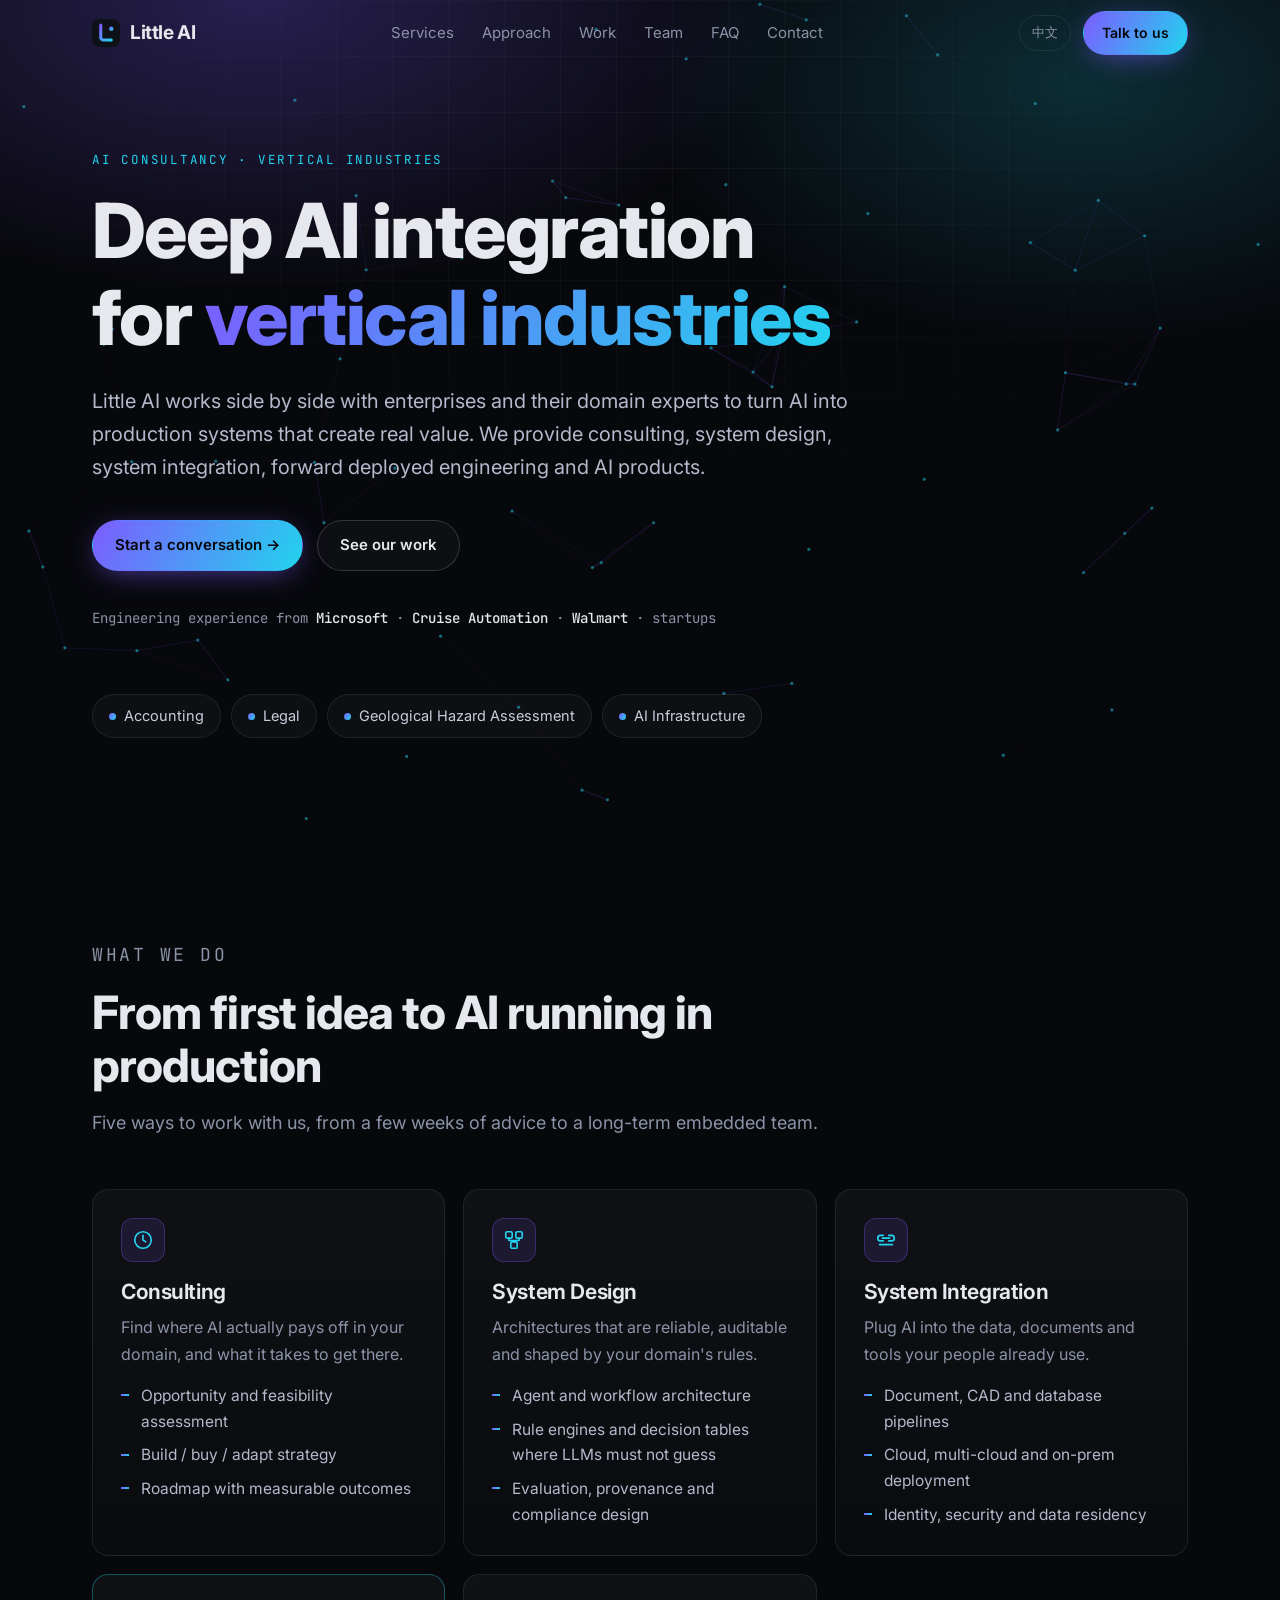
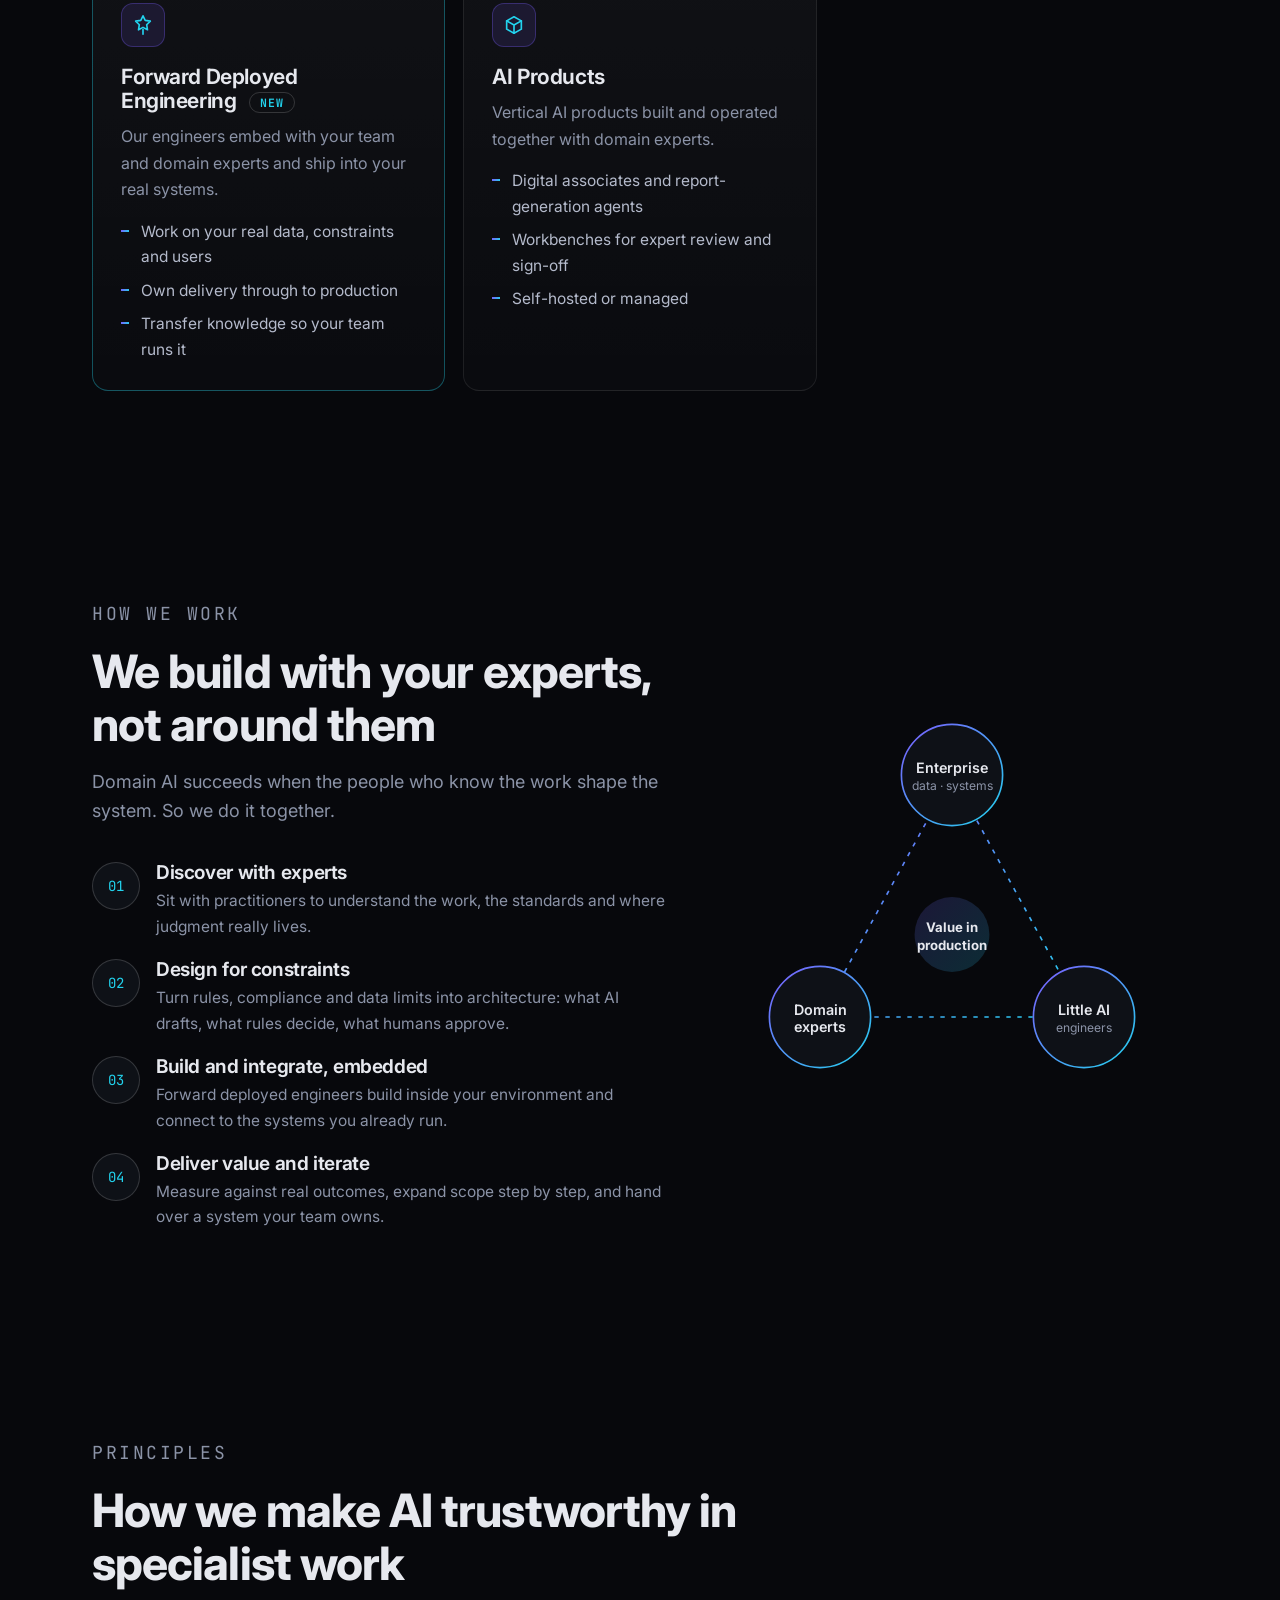
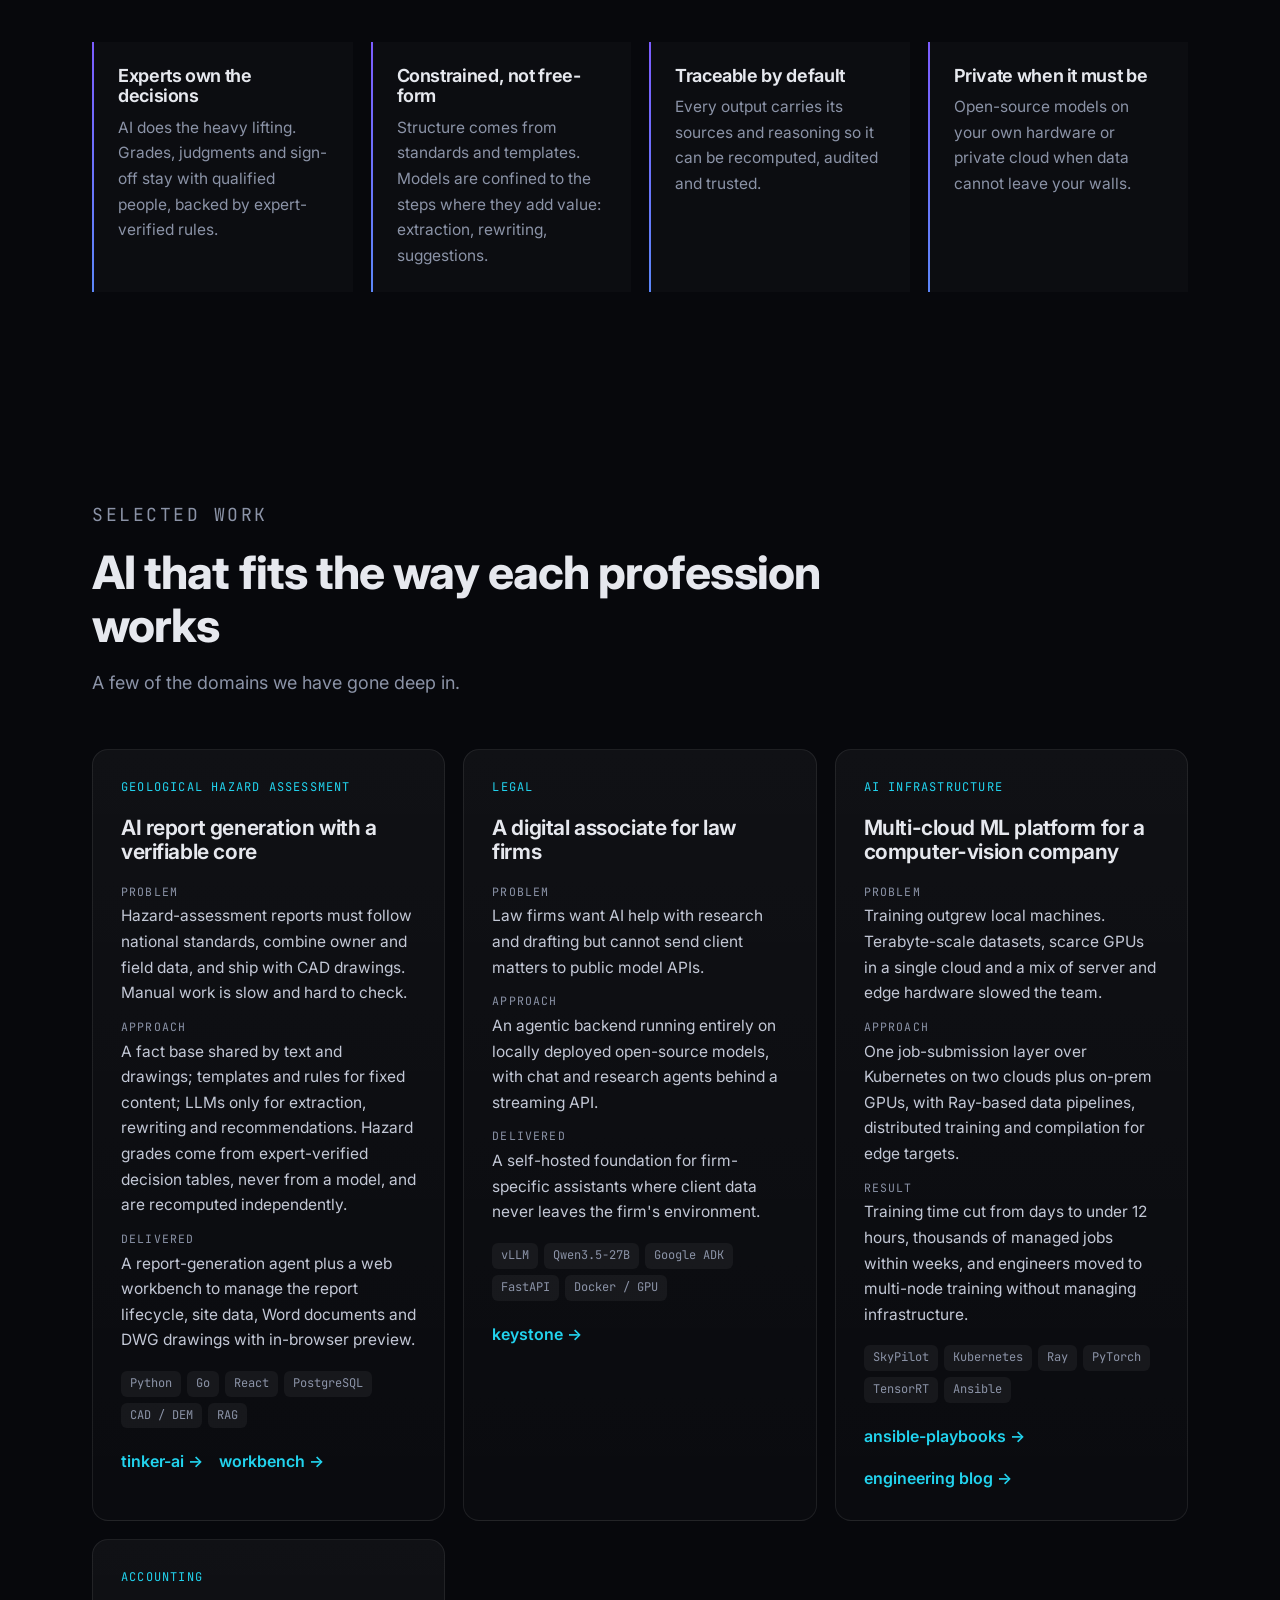
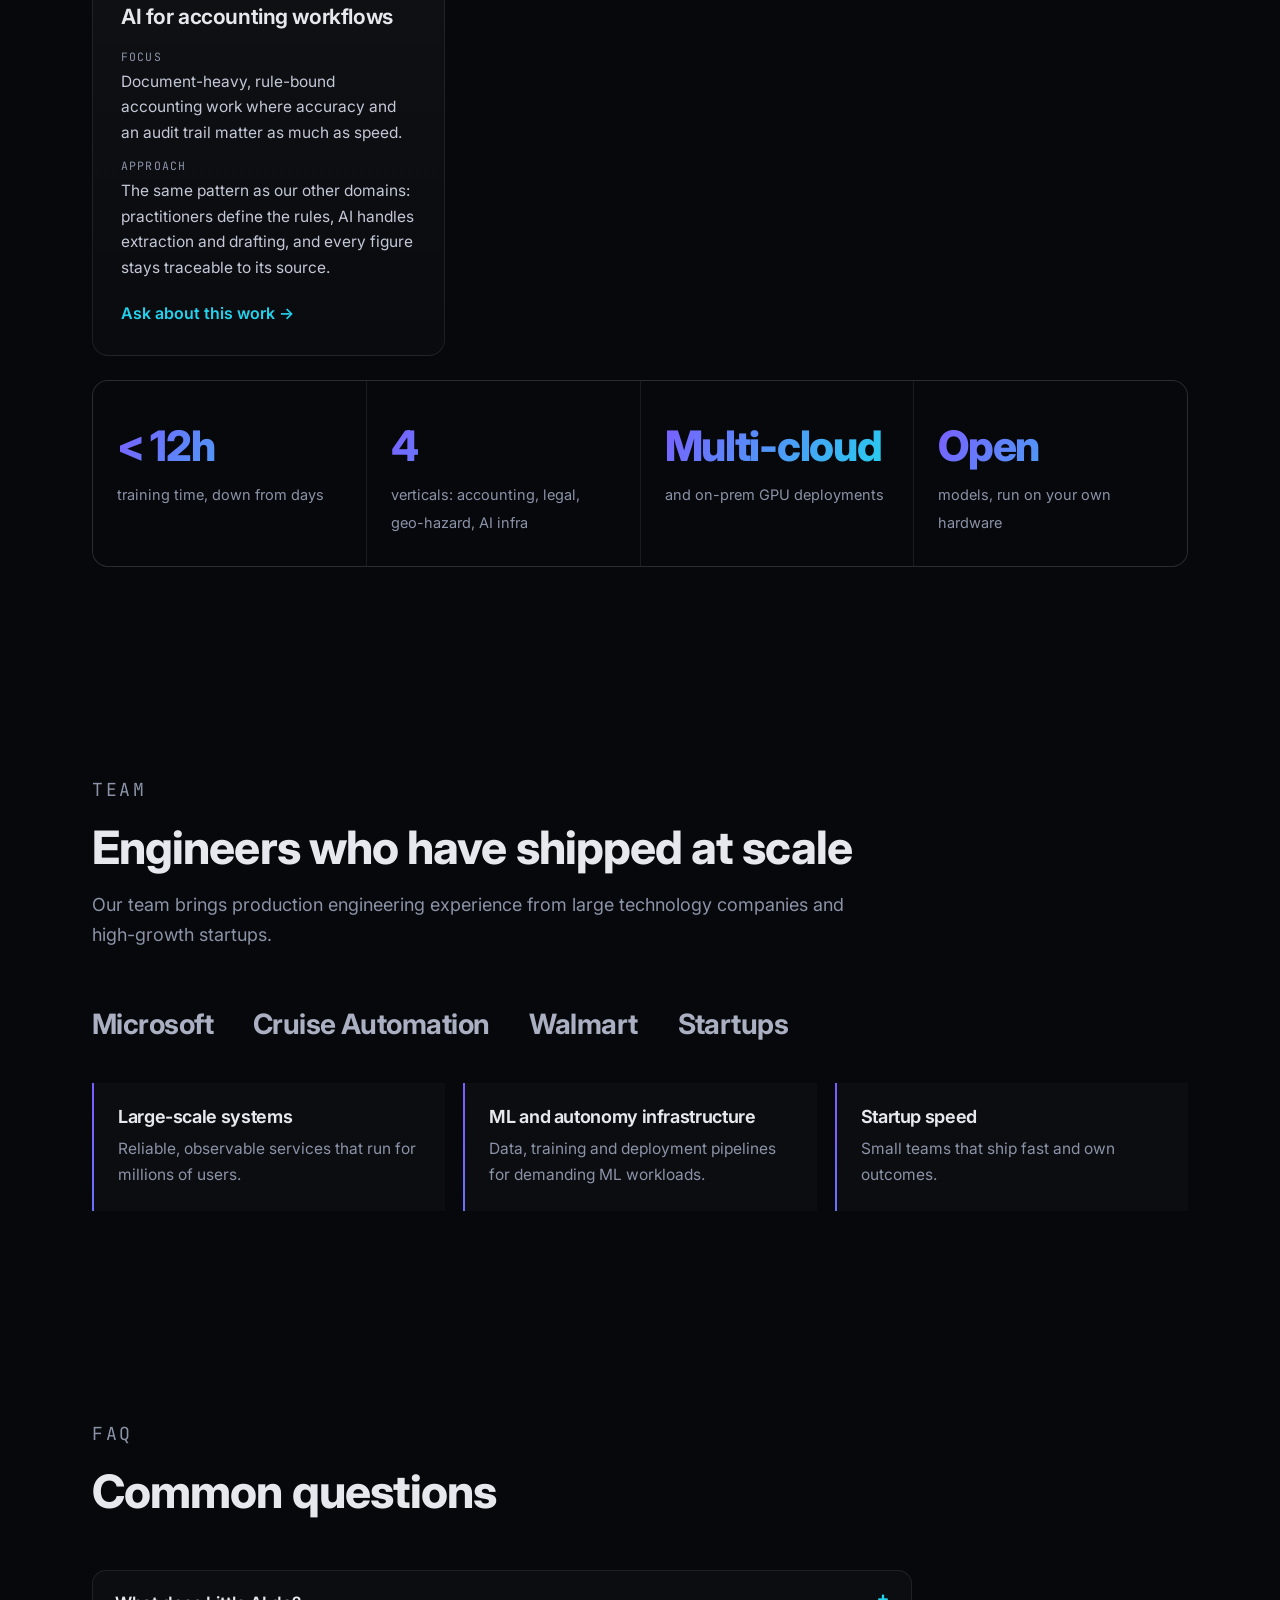
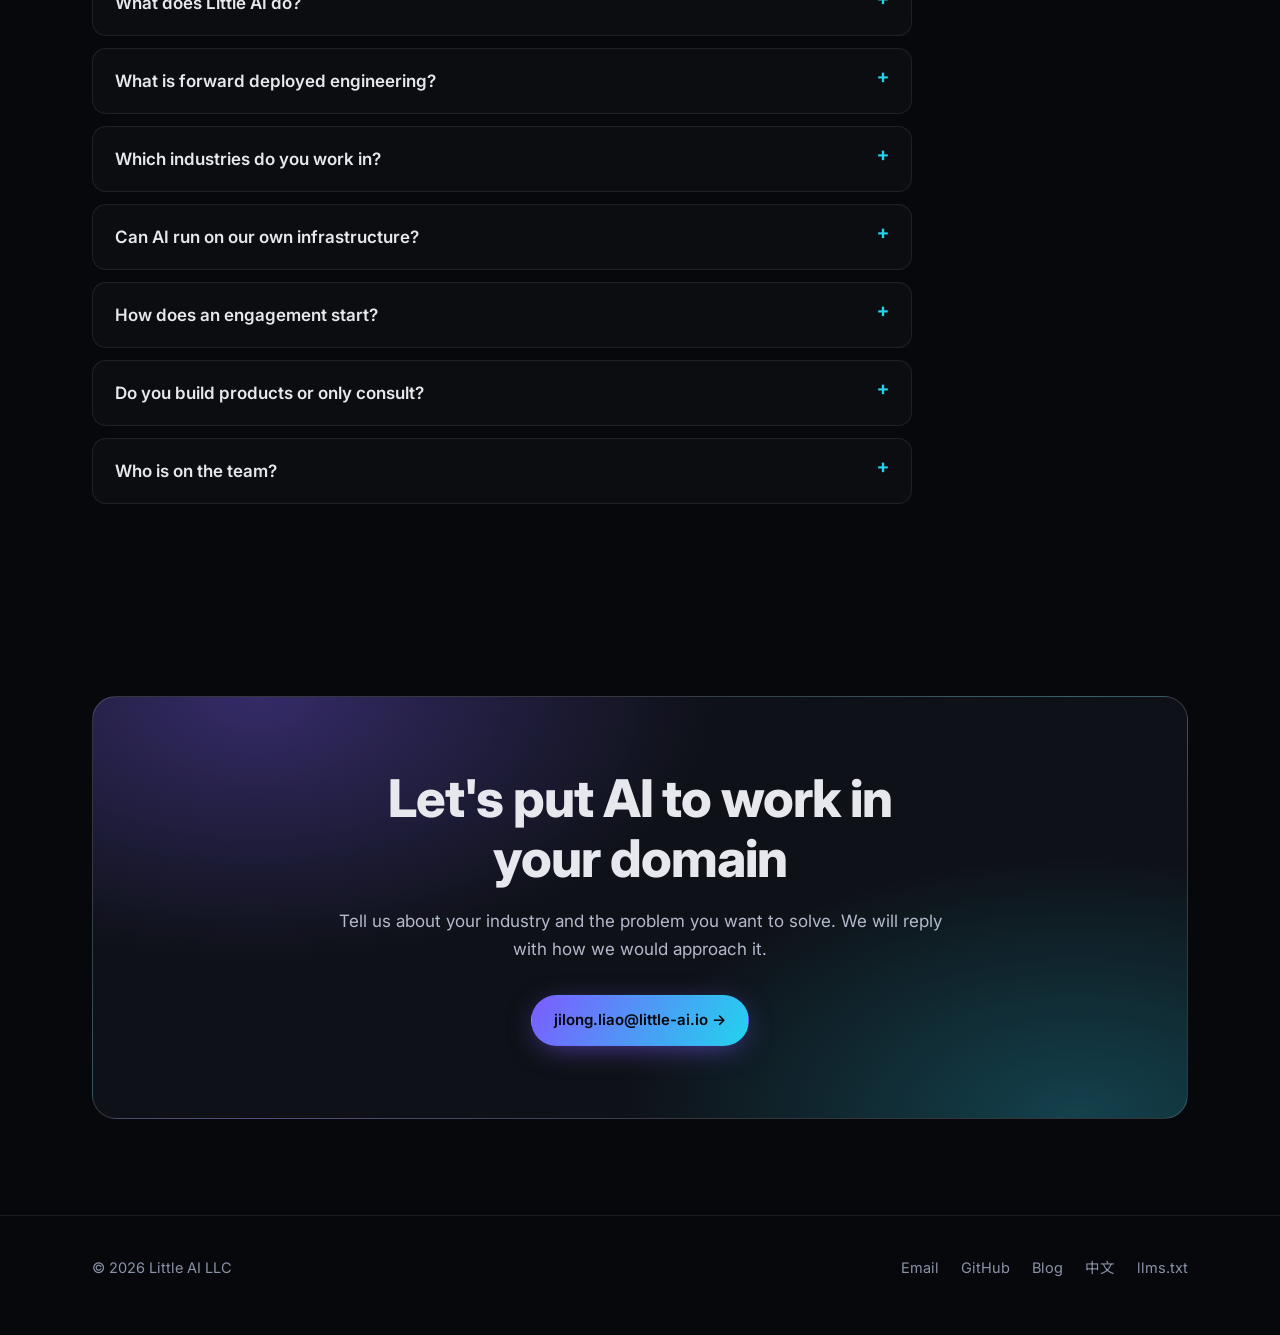
==== index.html @ fb85c28c "Add Little AI landing page" ====
<!doctype html>
<html lang="en">
<head>
<meta charset="utf-8">
<meta name="viewport" content="width=device-width, initial-scale=1">
<title>Little AI — Deep AI Integration for Vertical Industries</title>
<meta name="description" content="Little AI co-builds production AI with enterprises and domain experts: consulting, system design, integration, forward deployed engineering and AI products.">
<link rel="canonical" href="https://www.little-ai.io/">
<link rel="alternate" hreflang="en" href="https://www.little-ai.io/">
<link rel="alternate" hreflang="zh-CN" href="https://www.little-ai.io/zh/">
<link rel="alternate" hreflang="x-default" href="https://www.little-ai.io/">
<link rel="alternate" type="text/markdown" href="index.md">
<meta name="theme-color" content="#07080c">
<meta property="og:type" content="website">
<meta property="og:site_name" content="Little AI">
<meta property="og:title" content="Little AI — Deep AI Integration for Vertical Industries">
<meta property="og:description" content="We work alongside enterprises and domain experts to land AI in accounting, legal, geological hazard assessment and AI infrastructure.">
<meta property="og:url" content="https://www.little-ai.io/">
<meta property="og:image" content="https://www.little-ai.io/assets/og.png">
<meta property="og:locale" content="en_US">
<meta property="og:locale:alternate" content="zh_CN">
<meta name="twitter:card" content="summary_large_image">
<link rel="icon" type="image/svg+xml" href="assets/favicon.svg">
<link rel="preconnect" href="https://fonts.googleapis.com">
<link rel="preconnect" href="https://fonts.gstatic.com" crossorigin>
<link rel="stylesheet" href="https://fonts.googleapis.com/css2?family=Inter:wght@400;500;600;700;800&family=JetBrains+Mono:wght@400;500&family=Noto+Sans+SC:wght@400;500;700&display=swap">
<link rel="stylesheet" href="styles.css">
<script type="application/ld+json">
{
  "@context": "https://schema.org",
  "@graph": [
    {
      "@type": "ProfessionalService",
      "@id": "https://www.little-ai.io/#org",
      "name": "Little AI",
      "legalName": "Little AI LLC",
      "url": "https://www.little-ai.io/",
      "logo": "https://www.little-ai.io/assets/logo.svg",
      "email": "jilong.liao@little-ai.io",
      "description": "Little AI is an AI consultancy that works with enterprises and domain experts to integrate AI deeply into vertical industries. Services: consulting, system design, system integration, forward deployed engineering and AI products.",
      "sameAs": ["https://github.com/little-ai-io", "https://jilongliao.github.io/"],
      "knowsAbout": ["Applied AI", "Vertical AI agents", "Forward deployed engineering", "AI infrastructure", "Legal AI", "Accounting AI", "Geological hazard assessment reports"],
      "areaServed": "Worldwide",
      "hasOfferCatalog": {
        "@type": "OfferCatalog",
        "name": "Little AI services",
        "itemListElement": [
          {"@type": "Offer", "itemOffered": {"@type": "Service", "name": "AI Consulting", "description": "Find where AI creates value in your domain and plan a path to production."}},
          {"@type": "Offer", "itemOffered": {"@type": "Service", "name": "System Design", "description": "Architecture for reliable, auditable, domain-specific AI systems."}},
          {"@type": "Offer", "itemOffered": {"@type": "Service", "name": "System Integration", "description": "Connect AI to existing data, documents and workflows."}},
          {"@type": "Offer", "itemOffered": {"@type": "Service", "name": "Forward Deployed Engineering", "description": "Engineers embedded with your team and domain experts to ship AI into production."}},
          {"@type": "Offer", "itemOffered": {"@type": "Service", "name": "AI Products", "description": "Vertical AI products built and operated with domain experts."}}
        ]
      }
    },
    {
      "@type": "WebSite",
      "@id": "https://www.little-ai.io/#site",
      "url": "https://www.little-ai.io/",
      "name": "Little AI",
      "inLanguage": ["en", "zh-CN"],
      "publisher": {"@id": "https://www.little-ai.io/#org"}
    },
    {
      "@type": "WebPage",
      "@id": "https://www.little-ai.io/#page",
      "url": "https://www.little-ai.io/",
      "name": "Little AI — Deep AI Integration for Vertical Industries",
      "inLanguage": "en",
      "isPartOf": {"@id": "https://www.little-ai.io/#site"},
      "about": {"@id": "https://www.little-ai.io/#org"}
    },
    {
      "@type": "FAQPage",
      "mainEntity": [
        {"@type": "Question", "name": "What does Little AI do?", "acceptedAnswer": {"@type": "Answer", "text": "Little AI helps enterprises integrate AI deeply into vertical domains. We work together with the company and its domain experts, and provide consulting, system design, system integration, forward deployed engineering and AI products."}},
        {"@type": "Question", "name": "What is forward deployed engineering?", "acceptedAnswer": {"@type": "Answer", "text": "Our engineers embed with your team and domain experts, work against your real data and systems, own delivery through to production, and transfer knowledge so your team can run and extend the system."}},
        {"@type": "Question", "name": "Which industries do you work in?", "acceptedAnswer": {"@type": "Answer", "text": "Accounting, legal, geological hazard assessment and AI infrastructure so far. The approach applies to any domain with specialist knowledge, standards and documents."}},
        {"@type": "Question", "name": "Can AI run on our own infrastructure?", "acceptedAnswer": {"@type": "Answer", "text": "Yes. When data cannot leave your environment we deploy open-source models locally or in your private cloud, for example a law-firm assistant running on self-hosted models."}},
        {"@type": "Question", "name": "How does an engagement start?", "acceptedAnswer": {"@type": "Answer", "text": "Email us. We begin with a short discovery conversation with your team and domain experts, then agree on a focused first deliverable that proves value before scaling."}},
        {"@type": "Question", "name": "Do you build products or only consult?", "acceptedAnswer": {"@type": "Answer", "text": "Both. Consulting and engineering engagements are our core work, and we also build vertical AI products with domain experts."}},
        {"@type": "Question", "name": "Who is on the team?", "acceptedAnswer": {"@type": "Answer", "text": "Engineers with production experience from Microsoft, Cruise Automation, Walmart and several startups."}}
      ]
    }
  ]
}
</script>
</head>
<body>
<a class="skip" href="#main">Skip to content</a>

<header class="nav">
  <div class="wrap nav-inner">
    <a class="brand" href="./" aria-label="Little AI home"><img src="assets/logo.svg" alt="" width="28" height="28">Little AI</a>
    <nav class="nav-links" id="nav-links" aria-label="Primary">
      <a href="#services">Services</a>
      <a href="#approach">Approach</a>
      <a href="#work">Work</a>
      <a href="#team">Team</a>
      <a href="#faq">FAQ</a>
      <a href="#contact">Contact</a>
    </nav>
    <div class="nav-actions">
      <a class="lang" href="zh/" hreflang="zh-CN" lang="zh-CN">中文</a>
      <a class="btn btn-primary btn-sm nav-cta" href="mailto:jilong.liao@little-ai.io?subject=Little%20AI%20inquiry">Talk to us</a>
      <button class="menu-btn" type="button" aria-label="Menu" aria-expanded="false" aria-controls="nav-links">
        <svg width="20" height="20" viewBox="0 0 24 24" fill="none" stroke="currentColor" stroke-width="2" stroke-linecap="round"><path d="M4 7h16M4 12h16M4 17h16"/></svg>
      </button>
    </div>
  </div>
</header>

<main id="main">
  <section class="hero" aria-labelledby="h-hero">
    <canvas id="net" aria-hidden="true"></canvas>
    <div class="wrap">
      <p class="eyebrow">AI consultancy · Vertical industries</p>
      <h1 id="h-hero">Deep AI integration for <span class="grad-text">vertical industries</span></h1>
      <p class="lead">Little AI works side by side with enterprises and their domain experts to turn AI into production systems that create real value. We provide consulting, system design, system integration, forward deployed engineering and AI products.</p>
      <div class="hero-cta">
        <a class="btn btn-primary" href="mailto:jilong.liao@little-ai.io?subject=Little%20AI%20inquiry">Start a conversation →</a>
        <a class="btn btn-ghost" href="#work">See our work</a>
      </div>
      <p class="hero-exp">Engineering experience from <b>Microsoft</b> · <b>Cruise Automation</b> · <b>Walmart</b> · startups</p>
      <ul class="domains" aria-label="Domains we work in">
        <li class="chip">Accounting</li>
        <li class="chip">Legal</li>
        <li class="chip">Geological Hazard Assessment</li>
        <li class="chip">AI Infrastructure</li>
      </ul>
    </div>
  </section>

  <section id="services" aria-labelledby="h-services">
    <div class="wrap">
      <div class="sec-head reveal">
        <p class="eyebrow">What we do</p>
        <h2 id="h-services">From first idea to AI running in production</h2>
        <p>Five ways to work with us, from a few weeks of advice to a long-term embedded team.</p>
      </div>
      <div class="grid g-services">
        <article class="card reveal">
          <div class="icon"><svg viewBox="0 0 24 24" fill="none" stroke="currentColor" stroke-width="1.8" stroke-linecap="round" stroke-linejoin="round" aria-hidden="true"><circle cx="12" cy="12" r="9"/><path d="M12 7v5l3 2"/></svg></div>
          <h3>Consulting</h3>
          <p>Find where AI actually pays off in your domain, and what it takes to get there.</p>
          <ul><li>Opportunity and feasibility assessment</li><li>Build / buy / adapt strategy</li><li>Roadmap with measurable outcomes</li></ul>
        </article>
        <article class="card reveal">
          <div class="icon"><svg viewBox="0 0 24 24" fill="none" stroke="currentColor" stroke-width="1.8" stroke-linecap="round" stroke-linejoin="round" aria-hidden="true"><rect x="3" y="3" width="7" height="7" rx="1.5"/><rect x="14" y="3" width="7" height="7" rx="1.5"/><rect x="8.5" y="14" width="7" height="7" rx="1.5"/><path d="M6.5 10v2.5h11V10M12 12.5V14"/></svg></div>
          <h3>System Design</h3>
          <p>Architectures that are reliable, auditable and shaped by your domain's rules.</p>
          <ul><li>Agent and workflow architecture</li><li>Rule engines and decision tables where LLMs must not guess</li><li>Evaluation, provenance and compliance design</li></ul>
        </article>
        <article class="card reveal">
          <div class="icon"><svg viewBox="0 0 24 24" fill="none" stroke="currentColor" stroke-width="1.8" stroke-linecap="round" stroke-linejoin="round" aria-hidden="true"><path d="M9 7H6a3 3 0 0 0 0 6h3M15 7h3a3 3 0 0 1 0 6h-3M8 10h8"/><path d="M5 17h14"/></svg></div>
          <h3>System Integration</h3>
          <p>Plug AI into the data, documents and tools your people already use.</p>
          <ul><li>Document, CAD and database pipelines</li><li>Cloud, multi-cloud and on-prem deployment</li><li>Identity, security and data residency</li></ul>
        </article>
        <article class="card featured reveal">
          <div class="icon"><svg viewBox="0 0 24 24" fill="none" stroke="currentColor" stroke-width="1.8" stroke-linecap="round" stroke-linejoin="round" aria-hidden="true"><path d="M12 2l2.4 5 5.6.8-4 3.9.9 5.5-4.9-2.6-4.9 2.6.9-5.5-4-3.9 5.6-.8z"/><path d="M12 17v5"/></svg></div>
          <h3>Forward Deployed Engineering <span class="tag">New</span></h3>
          <p>Our engineers embed with your team and domain experts and ship into your real systems.</p>
          <ul><li>Work on your real data, constraints and users</li><li>Own delivery through to production</li><li>Transfer knowledge so your team runs it</li></ul>
        </article>
        <article class="card reveal">
          <div class="icon"><svg viewBox="0 0 24 24" fill="none" stroke="currentColor" stroke-width="1.8" stroke-linecap="round" stroke-linejoin="round" aria-hidden="true"><path d="M12 3l8 4.5v9L12 21l-8-4.5v-9z"/><path d="M12 12l8-4.5M12 12v9M12 12L4 7.5"/></svg></div>
          <h3>AI Products</h3>
          <p>Vertical AI products built and operated together with domain experts.</p>
          <ul><li>Digital associates and report-generation agents</li><li>Workbenches for expert review and sign-off</li><li>Self-hosted or managed</li></ul>
        </article>
      </div>
    </div>
  </section>

  <section id="approach" aria-labelledby="h-approach">
    <div class="wrap approach">
      <div>
        <div class="sec-head reveal" style="margin-bottom:36px">
          <p class="eyebrow">How we work</p>
          <h2 id="h-approach">We build with your experts, not around them</h2>
          <p>Domain AI succeeds when the people who know the work shape the system. So we do it together.</p>
        </div>
        <ol class="steps">
          <li class="reveal"><h3>Discover with experts</h3><p>Sit with practitioners to understand the work, the standards and where judgment really lives.</p></li>
          <li class="reveal"><h3>Design for constraints</h3><p>Turn rules, compliance and data limits into architecture: what AI drafts, what rules decide, what humans approve.</p></li>
          <li class="reveal"><h3>Build and integrate, embedded</h3><p>Forward deployed engineers build inside your environment and connect to the systems you already run.</p></li>
          <li class="reveal"><h3>Deliver value and iterate</h3><p>Measure against real outcomes, expand scope step by step, and hand over a system your team owns.</p></li>
        </ol>
      </div>
      <figure class="reveal" style="margin:0">
        <svg class="triad" viewBox="0 0 400 380" role="img" aria-labelledby="triad-t">
          <title id="triad-t">Little AI co-builds with the enterprise and its domain experts</title>
          <defs><linearGradient id="g" x1="0" y1="0" x2="1" y2="1"><stop offset="0" stop-color="#7c5cff"/><stop offset="1" stop-color="#22d3ee"/></linearGradient></defs>
          <path d="M200 70 L80 290 L320 290 Z" fill="none" stroke="url(#g)" stroke-width="1.5" stroke-dasharray="4 6"/>
          <g fill="#0e1117" stroke="url(#g)" stroke-width="1.5">
            <circle cx="200" cy="70" r="46"/><circle cx="80" cy="290" r="46"/><circle cx="320" cy="290" r="46"/>
          </g>
          <g fill="#e6e8ee" font-family="Inter, sans-serif" font-size="13" font-weight="600" text-anchor="middle">
            <text x="200" y="68">Enterprise</text><text x="200" y="84" font-weight="400" fill="#8b93a7" font-size="11">data · systems</text>
            <text x="80" y="288">Domain</text><text x="80" y="304" >experts</text>
            <text x="320" y="288">Little AI</text><text x="320" y="304" font-weight="400" fill="#8b93a7" font-size="11">engineers</text>
          </g>
          <circle cx="200" cy="215" r="34" fill="url(#g)" opacity="0.18"/>
          <text x="200" y="213" text-anchor="middle" fill="#e6e8ee" font-family="Inter, sans-serif" font-size="12" font-weight="700">Value in</text>
          <text x="200" y="229" text-anchor="middle" fill="#e6e8ee" font-family="Inter, sans-serif" font-size="12" font-weight="700">production</text>
        </svg>
      </figure>
    </div>
  </section>

  <section aria-labelledby="h-principles">
    <div class="wrap">
      <div class="sec-head reveal">
        <p class="eyebrow">Principles</p>
        <h2 id="h-principles">How we make AI trustworthy in specialist work</h2>
      </div>
      <div class="grid g-4">
        <div class="principle reveal"><h3>Experts own the decisions</h3><p>AI does the heavy lifting. Grades, judgments and sign-off stay with qualified people, backed by expert-verified rules.</p></div>
        <div class="principle reveal"><h3>Constrained, not free-form</h3><p>Structure comes from standards and templates. Models are confined to the steps where they add value: extraction, rewriting, suggestions.</p></div>
        <div class="principle reveal"><h3>Traceable by default</h3><p>Every output carries its sources and reasoning so it can be recomputed, audited and trusted.</p></div>
        <div class="principle reveal"><h3>Private when it must be</h3><p>Open-source models on your own hardware or private cloud when data cannot leave your walls.</p></div>
      </div>
    </div>
  </section>

  <section id="work" aria-labelledby="h-work">
    <div class="wrap">
      <div class="sec-head reveal">
        <p class="eyebrow">Selected work</p>
        <h2 id="h-work">AI that fits the way each profession works</h2>
        <p>A few of the domains we have gone deep in.</p>
      </div>
      <div class="grid g-cases">
        <article class="card case reveal">
          <p class="meta">Geological hazard assessment</p>
          <h3>AI report generation with a verifiable core</h3>
          <dl>
            <div><dt>Problem</dt><dd>Hazard-assessment reports must follow national standards, combine owner and field data, and ship with CAD drawings. Manual work is slow and hard to check.</dd></div>
            <div><dt>Approach</dt><dd>A fact base shared by text and drawings; templates and rules for fixed content; LLMs only for extraction, rewriting and recommendations. Hazard grades come from expert-verified decision tables, never from a model, and are recomputed independently.</dd></div>
            <div><dt>Delivered</dt><dd>A report-generation agent plus a web workbench to manage the report lifecycle, site data, Word documents and DWG drawings with in-browser preview.</dd></div>
          </dl>
          <div class="stack"><span>Python</span><span>Go</span><span>React</span><span>PostgreSQL</span><span>CAD / DEM</span><span>RAG</span></div>
          <p class="links"><a href="https://github.com/little-ai-io/tinker-ai" rel="noopener">tinker-ai →</a><a href="https://github.com/little-ai-io/geo-hazard-assessment-workbench" rel="noopener">workbench →</a></p>
        </article>
        <article class="card case reveal">
          <p class="meta">Legal</p>
          <h3>A digital associate for law firms</h3>
          <dl>
            <div><dt>Problem</dt><dd>Law firms want AI help with research and drafting but cannot send client matters to public model APIs.</dd></div>
            <div><dt>Approach</dt><dd>An agentic backend running entirely on locally deployed open-source models, with chat and research agents behind a streaming API.</dd></div>
            <div><dt>Delivered</dt><dd>A self-hosted foundation for firm-specific assistants where client data never leaves the firm's environment.</dd></div>
          </dl>
          <div class="stack"><span>vLLM</span><span>Qwen3.5-27B</span><span>Google ADK</span><span>FastAPI</span><span>Docker / GPU</span></div>
          <p class="links"><a href="https://github.com/little-ai-io/keystone" rel="noopener">keystone →</a></p>
        </article>
        <article class="card case reveal">
          <p class="meta">AI infrastructure</p>
          <h3>Multi-cloud ML platform for a computer-vision company</h3>
          <dl>
            <div><dt>Problem</dt><dd>Training outgrew local machines. Terabyte-scale datasets, scarce GPUs in a single cloud and a mix of server and edge hardware slowed the team.</dd></div>
            <div><dt>Approach</dt><dd>One job-submission layer over Kubernetes on two clouds plus on-prem GPUs, with Ray-based data pipelines, distributed training and compilation for edge targets.</dd></div>
            <div><dt>Result</dt><dd>Training time cut from days to under 12 hours, thousands of managed jobs within weeks, and engineers moved to multi-node training without managing infrastructure.</dd></div>
          </dl>
          <div class="stack"><span>SkyPilot</span><span>Kubernetes</span><span>Ray</span><span>PyTorch</span><span>TensorRT</span><span>Ansible</span></div>
          <p class="links"><a href="https://github.com/little-ai-io/ansible-playbooks" rel="noopener">ansible-playbooks →</a><a href="https://jilongliao.github.io/" rel="noopener">engineering blog →</a></p>
        </article>
        <article class="card case reveal">
          <p class="meta">Accounting</p>
          <h3>AI for accounting workflows</h3>
          <dl>
            <div><dt>Focus</dt><dd>Document-heavy, rule-bound accounting work where accuracy and an audit trail matter as much as speed.</dd></div>
            <div><dt>Approach</dt><dd>The same pattern as our other domains: practitioners define the rules, AI handles extraction and drafting, and every figure stays traceable to its source.</dd></div>
          </dl>
          <p class="links"><a href="mailto:jilong.liao@little-ai.io?subject=Accounting%20AI">Ask about this work →</a></p>
        </article>
      </div>

      <div class="stats reveal" role="list">
        <div class="stat" role="listitem"><b class="grad-text">&lt; 12h</b><span>training time, down from days</span></div>
        <div class="stat" role="listitem"><b class="grad-text">4</b><span>verticals: accounting, legal, geo-hazard, AI infra</span></div>
        <div class="stat" role="listitem"><b class="grad-text">Multi-cloud</b><span>and on-prem GPU deployments</span></div>
        <div class="stat" role="listitem"><b class="grad-text">Open</b><span>models, run on your own hardware</span></div>
      </div>
    </div>
  </section>

  <section id="team" aria-labelledby="h-team">
    <div class="wrap">
      <div class="sec-head reveal">
        <p class="eyebrow">Team</p>
        <h2 id="h-team">Engineers who have shipped at scale</h2>
        <p>Our team brings production engineering experience from large technology companies and high-growth startups.</p>
      </div>
      <p class="logos reveal" aria-label="Past engineering experience"><span>Microsoft</span><span>Cruise Automation</span><span>Walmart</span><span>Startups</span></p>
      <div class="grid g-4">
        <div class="principle reveal"><h3>Large-scale systems</h3><p>Reliable, observable services that run for millions of users.</p></div>
        <div class="principle reveal"><h3>ML and autonomy infrastructure</h3><p>Data, training and deployment pipelines for demanding ML workloads.</p></div>
        <div class="principle reveal"><h3>Startup speed</h3><p>Small teams that ship fast and own outcomes.</p></div>
      </div>
    </div>
  </section>

  <section id="faq" aria-labelledby="h-faq">
    <div class="wrap">
      <div class="sec-head reveal">
        <p class="eyebrow">FAQ</p>
        <h2 id="h-faq">Common questions</h2>
      </div>
      <div class="faq reveal">
        <details><summary>What does Little AI do?</summary><p>Little AI helps enterprises integrate AI deeply into vertical domains. We work together with the company and its domain experts, and provide consulting, system design, system integration, forward deployed engineering and AI products.</p></details>
        <details><summary>What is forward deployed engineering?</summary><p>Our engineers embed with your team and domain experts, work against your real data and systems, own delivery through to production, and transfer knowledge so your team can run and extend the system.</p></details>
        <details><summary>Which industries do you work in?</summary><p>Accounting, legal, geological hazard assessment and AI infrastructure so far. The approach applies to any domain with specialist knowledge, standards and documents.</p></details>
        <details><summary>Can AI run on our own infrastructure?</summary><p>Yes. When data cannot leave your environment we deploy open-source models locally or in your private cloud, for example a law-firm assistant running on self-hosted models.</p></details>
        <details><summary>How does an engagement start?</summary><p>Email us. We begin with a short discovery conversation with your team and domain experts, then agree on a focused first deliverable that proves value before scaling.</p></details>
        <details><summary>Do you build products or only consult?</summary><p>Both. Consulting and engineering engagements are our core work, and we also build vertical AI products with domain experts.</p></details>
        <details><summary>Who is on the team?</summary><p>Engineers with production experience from Microsoft, Cruise Automation, Walmart and several startups.</p></details>
      </div>
    </div>
  </section>

  <section id="contact" aria-labelledby="h-contact">
    <div class="wrap">
      <div class="cta-panel reveal">
        <h2 id="h-contact">Let's put AI to work in your domain</h2>
        <p>Tell us about your industry and the problem you want to solve. We will reply with how we would approach it.</p>
        <a class="btn btn-primary" href="mailto:jilong.liao@little-ai.io?subject=Little%20AI%20inquiry">jilong.liao@little-ai.io →</a>
      </div>
    </div>
  </section>
</main>

<footer class="footer">
  <div class="wrap footer-inner">
    <p>© 2026 Little AI LLC</p>
    <nav class="footer-links" aria-label="Footer">
      <a href="mailto:jilong.liao@little-ai.io">Email</a>
      <a href="https://github.com/little-ai-io" rel="noopener">GitHub</a>
      <a href="https://jilongliao.github.io/" rel="noopener">Blog</a>
      <a href="zh/" hreflang="zh-CN" lang="zh-CN">中文</a>
      <a href="llms.txt">llms.txt</a>
    </nav>
  </div>
</footer>

<script src="main.js" defer></script>
</body>
</html>
---- styles.css ----
:root {
  --bg: #07080c;
  --surface: #0e1117;
  --surface-2: #131722;
  --border: rgba(255, 255, 255, 0.08);
  --border-strong: rgba(255, 255, 255, 0.16);
  --text: #e6e8ee;
  --muted: #8b93a7;
  --accent-1: #7c5cff;
  --accent-2: #22d3ee;
  --grad: linear-gradient(120deg, var(--accent-1), var(--accent-2));
  --radius: 16px;
  --max: 1160px;
  --font: "Inter", "Noto Sans SC", system-ui, -apple-system, "Segoe UI", "PingFang SC", "Microsoft YaHei", sans-serif;
  --mono: "JetBrains Mono", ui-monospace, SFMono-Regular, Menlo, monospace;
}

* { box-sizing: border-box; }
html { scroll-behavior: smooth; scroll-padding-top: 80px; }
body {
  margin: 0;
  background: var(--bg);
  color: var(--text);
  font-family: var(--font);
  font-size: 17px;
  line-height: 1.65;
  -webkit-font-smoothing: antialiased;
  overflow-x: hidden;
}
a { color: inherit; text-decoration: none; }
img, svg { max-width: 100%; }
h1, h2, h3 { line-height: 1.15; margin: 0; letter-spacing: -0.02em; }
p { margin: 0; }
ul, ol { margin: 0; padding: 0; list-style: none; }

.wrap { width: 100%; max-width: var(--max); margin: 0 auto; padding: 0 16px; }
@media (min-width: 720px) { .wrap { padding: 0 32px; } }

.grad-text {
  background: var(--grad);
  -webkit-background-clip: text;
  background-clip: text;
  color: transparent;
}
.eyebrow {
  font-family: var(--mono);
  font-size: 12.5px;
  letter-spacing: 0.14em;
  text-transform: uppercase;
  color: var(--accent-2);
  margin-bottom: 16px;
}
.skip {
  position: absolute; left: -999px; top: 8px;
  background: var(--accent-1); color: #fff; padding: 8px 14px; border-radius: 8px; z-index: 100;
}
.skip:focus { left: 8px; }

/* ---------- nav ---------- */
.nav {
  position: fixed; top: 0; left: 0; right: 0; z-index: 50;
  transition: background 0.25s, border-color 0.25s, backdrop-filter 0.25s;
  border-bottom: 1px solid transparent;
}
.nav.scrolled {
  background: rgba(7, 8, 12, 0.72);
  backdrop-filter: blur(14px);
  -webkit-backdrop-filter: blur(14px);
  border-color: var(--border);
}
.nav-inner { display: flex; align-items: center; justify-content: space-between; height: 66px; gap: 16px; }
.brand { display: flex; align-items: center; gap: 10px; font-weight: 700; font-size: 19px; letter-spacing: -0.02em; }
.brand img { width: 28px; height: 28px; }
.nav-links { display: flex; align-items: center; gap: 28px; font-size: 15px; color: var(--muted); }
.nav-links a:hover { color: var(--text); }
.nav-actions { display: flex; align-items: center; gap: 12px; }
.lang {
  font-family: var(--mono); font-size: 13px; color: var(--muted);
  border: 1px solid var(--border); border-radius: 999px; padding: 6px 12px;
}
.lang:hover { color: var(--text); border-color: var(--border-strong); }
.menu-btn {
  display: none; background: none; border: 1px solid var(--border); border-radius: 10px;
  color: var(--text); width: 40px; height: 40px; cursor: pointer;
}
@media (max-width: 860px) {
  .menu-btn { display: inline-flex; align-items: center; justify-content: center; }
  .nav-links {
    position: absolute; top: 66px; left: 0; right: 0; flex-direction: column; align-items: flex-start;
    gap: 0; background: rgba(7, 8, 12, 0.96); border-bottom: 1px solid var(--border);
    padding: 8px 16px 16px; display: none;
  }
  .nav-links.open { display: flex; }
  .nav-links a { padding: 12px 0; width: 100%; font-size: 17px; }
  .nav-cta { display: none; }
}

/* ---------- buttons ---------- */
.btn {
  display: inline-flex; align-items: center; gap: 8px; font: inherit; font-weight: 600; font-size: 15px;
  padding: 12px 22px; border-radius: 999px; border: 1px solid var(--border-strong);
  cursor: pointer; transition: transform 0.15s, box-shadow 0.2s, background 0.2s;
}
.btn:hover { transform: translateY(-1px); }
.btn-primary { background: var(--grad); border-color: transparent; color: #05060a; box-shadow: 0 6px 30px -8px rgba(124, 92, 255, 0.7); }
.btn-primary:hover { box-shadow: 0 10px 40px -8px rgba(34, 211, 238, 0.6); }
.btn-ghost { background: rgba(255, 255, 255, 0.03); color: var(--text); }
.btn-ghost:hover { background: rgba(255, 255, 255, 0.07); }
.btn-sm { padding: 9px 18px; font-size: 14px; }

/* ---------- hero ---------- */
.hero { position: relative; padding: 150px 0 90px; overflow: hidden; isolation: isolate; }
.hero::before {
  content: ""; position: absolute; inset: 0; z-index: -2;
  background:
    radial-gradient(60% 50% at 20% 0%, rgba(124, 92, 255, 0.28), transparent 70%),
    radial-gradient(50% 45% at 85% 10%, rgba(34, 211, 238, 0.18), transparent 70%);
}
.hero::after {
  content: ""; position: absolute; inset: 0; z-index: -1;
  background-image: linear-gradient(var(--border) 1px, transparent 1px), linear-gradient(90deg, var(--border) 1px, transparent 1px);
  background-size: 56px 56px;
  -webkit-mask-image: radial-gradient(70% 60% at 50% 20%, #000, transparent 75%);
  mask-image: radial-gradient(70% 60% at 50% 20%, #000, transparent 75%);
  opacity: 0.55;
}
#net { position: absolute; inset: 0; width: 100%; height: 100%; z-index: -1; opacity: 0.7; }
.hero h1 { font-size: clamp(38px, 6.4vw, 76px); max-width: 15ch; font-weight: 800; }
.hero .lead { margin-top: 24px; max-width: 62ch; font-size: clamp(17px, 2vw, 20px); color: #b4bacb; }
.hero-cta { margin-top: 36px; display: flex; flex-wrap: wrap; gap: 14px; }
.hero-exp { margin-top: 36px; font-size: 14px; color: var(--muted); font-family: var(--mono); }
.hero-exp b { color: var(--text); font-weight: 500; }

.domains { display: flex; flex-wrap: wrap; gap: 10px; margin-top: 64px; }
.chip {
  display: inline-flex; align-items: center; gap: 8px; padding: 9px 16px; border: 1px solid var(--border);
  border-radius: 999px; background: rgba(255, 255, 255, 0.03); font-size: 14.5px; color: #c9cedb;
}
.chip::before { content: ""; width: 7px; height: 7px; border-radius: 50%; background: var(--grad); }

/* ---------- sections ---------- */
section { padding: 96px 0; position: relative; }
.sec-head { max-width: 760px; margin-bottom: 52px; }
.sec-head h2 { font-size: clamp(30px, 4.2vw, 46px); font-weight: 750; }
.sec-head p { margin-top: 16px; color: var(--muted); font-size: 18px; }

.grid { display: grid; gap: 18px; }
.g-services { grid-template-columns: repeat(auto-fit, minmax(280px, 1fr)); }
.g-cases { grid-template-columns: repeat(auto-fit, minmax(340px, 1fr)); }
@media (max-width: 420px) { .g-cases { grid-template-columns: 1fr; } }

.card {
  --mx: 50%; --my: 0%;
  position: relative; padding: 28px; border-radius: var(--radius); border: 1px solid var(--border);
  background: linear-gradient(180deg, rgba(255, 255, 255, 0.04), rgba(255, 255, 255, 0.015));
  overflow: hidden; transition: border-color 0.25s, transform 0.25s;
}
.card::before {
  content: ""; position: absolute; inset: 0; pointer-events: none; opacity: 0; transition: opacity 0.3s;
  background: radial-gradient(360px circle at var(--mx) var(--my), rgba(124, 92, 255, 0.18), transparent 60%);
}
.card:hover { border-color: var(--border-strong); transform: translateY(-3px); }
.card:hover::before { opacity: 1; }
.card h3 { font-size: 21px; margin: 18px 0 10px; font-weight: 650; }
.card p { color: var(--muted); font-size: 16px; }
.card ul { margin-top: 16px; display: grid; gap: 8px; }
.card li { position: relative; padding-left: 20px; color: #b4bacb; font-size: 15.5px; }
.card li::before { content: ""; position: absolute; left: 0; top: 0.72em; width: 8px; height: 2px; background: var(--grad); }
.icon {
  width: 44px; height: 44px; border-radius: 12px; display: grid; place-items: center;
  background: rgba(124, 92, 255, 0.12); border: 1px solid rgba(124, 92, 255, 0.3); color: var(--accent-2);
}
.icon svg { width: 22px; height: 22px; }
.card.featured { border-color: rgba(34, 211, 238, 0.35); }
.tag {
  display: inline-block; font-family: var(--mono); font-size: 11.5px; letter-spacing: 0.08em; text-transform: uppercase;
  padding: 3px 10px; border-radius: 999px; border: 1px solid var(--border-strong); color: var(--accent-2); margin-left: 8px; vertical-align: middle;
}

/* ---------- approach ---------- */
.approach { display: grid; gap: 48px; grid-template-columns: 1.1fr 0.9fr; align-items: center; }
@media (max-width: 900px) { .approach { grid-template-columns: 1fr; } }
.steps { counter-reset: s; display: grid; gap: 20px; }
.steps li {
  counter-increment: s; position: relative; padding: 0 0 0 64px;
}
.steps li::before {
  content: counter(s, decimal-leading-zero); position: absolute; left: 0; top: 0; width: 46px; height: 46px; border-radius: 50%;
  display: grid; place-items: center; font-family: var(--mono); font-size: 14px; color: var(--accent-2); border: 1px solid var(--border-strong); background: var(--surface);
}
.steps h3 { font-size: 19px; font-weight: 650; }
.steps p { color: var(--muted); font-size: 15.5px; margin-top: 4px; }
.triad { width: 100%; max-width: 440px; margin: 0 auto; display: block; }

/* ---------- principles / team ---------- */
.g-4 { grid-template-columns: repeat(auto-fit, minmax(240px, 1fr)); }
.principle { padding: 24px; border-left: 2px solid transparent; border-image: var(--grad) 1; background: rgba(255, 255, 255, 0.02); }
.principle h3 { font-size: 18px; font-weight: 650; margin-bottom: 8px; }
.principle p { color: var(--muted); font-size: 15.5px; }

.logos { display: flex; flex-wrap: wrap; gap: 14px 40px; margin: 8px 0 36px; }
.logos span { font-size: clamp(20px, 2.8vw, 28px); font-weight: 700; letter-spacing: -0.02em; color: #aab0c2; }
.logos span:hover { color: var(--text); }

/* ---------- cases ---------- */
.case .meta { font-family: var(--mono); font-size: 12px; color: var(--accent-2); letter-spacing: 0.1em; text-transform: uppercase; }
.case dl { margin: 18px 0 0; display: grid; gap: 12px; }
.case dt { font-family: var(--mono); font-size: 11.5px; letter-spacing: 0.1em; text-transform: uppercase; color: var(--muted); }
.case dd { margin: 2px 0 0; color: #c3c8d6; font-size: 15.5px; }
.stack { display: flex; flex-wrap: wrap; gap: 6px; margin-top: 18px; }
.stack span { font-family: var(--mono); font-size: 12px; padding: 3px 9px; border-radius: 6px; background: rgba(255, 255, 255, 0.05); color: var(--muted); }
.links { margin-top: 20px; display: flex; flex-wrap: wrap; gap: 16px; font-size: 14.5px; font-weight: 600; }
.links a { color: var(--accent-2); }
.links a:hover { text-decoration: underline; }

.stats { display: grid; grid-template-columns: repeat(auto-fit, minmax(200px, 1fr)); gap: 1px; margin-top: 24px; border: 1px solid var(--border); border-radius: var(--radius); overflow: hidden; background: var(--border); }
.stat { background: var(--bg); padding: 30px 24px; }
.stat b { display: block; font-size: clamp(30px, 4vw, 42px); font-weight: 800; letter-spacing: -0.03em; }
.stat span { color: var(--muted); font-size: 14.5px; }

/* ---------- faq ---------- */
.faq { max-width: 820px; display: grid; gap: 12px; }
.faq details { border: 1px solid var(--border); border-radius: 14px; background: rgba(255, 255, 255, 0.025); padding: 0 22px; }
.faq details[open] { border-color: var(--border-strong); }
.faq summary { cursor: pointer; padding: 18px 0; font-weight: 600; font-size: 17px; list-style: none; display: flex; justify-content: space-between; gap: 16px; }
.faq summary::-webkit-details-marker { display: none; }
.faq summary::after { content: "+"; font-family: var(--mono); color: var(--accent-2); font-size: 20px; line-height: 1; }
.faq details[open] summary::after { content: "–"; }
.faq details p { padding: 0 0 20px; color: #b4bacb; font-size: 16px; }

/* ---------- cta / footer ---------- */
.cta-panel {
  position: relative; overflow: hidden; border-radius: 24px; padding: clamp(36px, 6vw, 72px); text-align: center;
  border: 1px solid var(--border-strong);
  background:
    radial-gradient(60% 90% at 15% 0%, rgba(124, 92, 255, 0.35), transparent 70%),
    radial-gradient(60% 90% at 90% 100%, rgba(34, 211, 238, 0.25), transparent 70%),
    var(--surface);
}
.cta-panel h2 { font-size: clamp(30px, 4.6vw, 52px); font-weight: 780; max-width: 18ch; margin: 0 auto; }
.cta-panel p { margin: 18px auto 32px; max-width: 56ch; color: #b4bacb; }
.footer { border-top: 1px solid var(--border); padding: 40px 0 56px; color: var(--muted); font-size: 14.5px; }
.footer-inner { display: flex; flex-wrap: wrap; justify-content: space-between; gap: 20px; }
.footer a:hover { color: var(--text); }
.footer-links { display: flex; flex-wrap: wrap; gap: 22px; }

/* ---------- progressive reveal (only when JS adds .js) ---------- */
.js .reveal { opacity: 0; transform: translateY(22px); transition: opacity 0.7s ease, transform 0.7s ease; }
.js .reveal.in { opacity: 1; transform: none; }

:focus-visible { outline: 2px solid var(--accent-2); outline-offset: 3px; border-radius: 6px; }

@media (prefers-reduced-motion: reduce) {
  html { scroll-behavior: auto; }
  .js .reveal { opacity: 1; transform: none; transition: none; }
  .card, .btn { transition: none; }
}
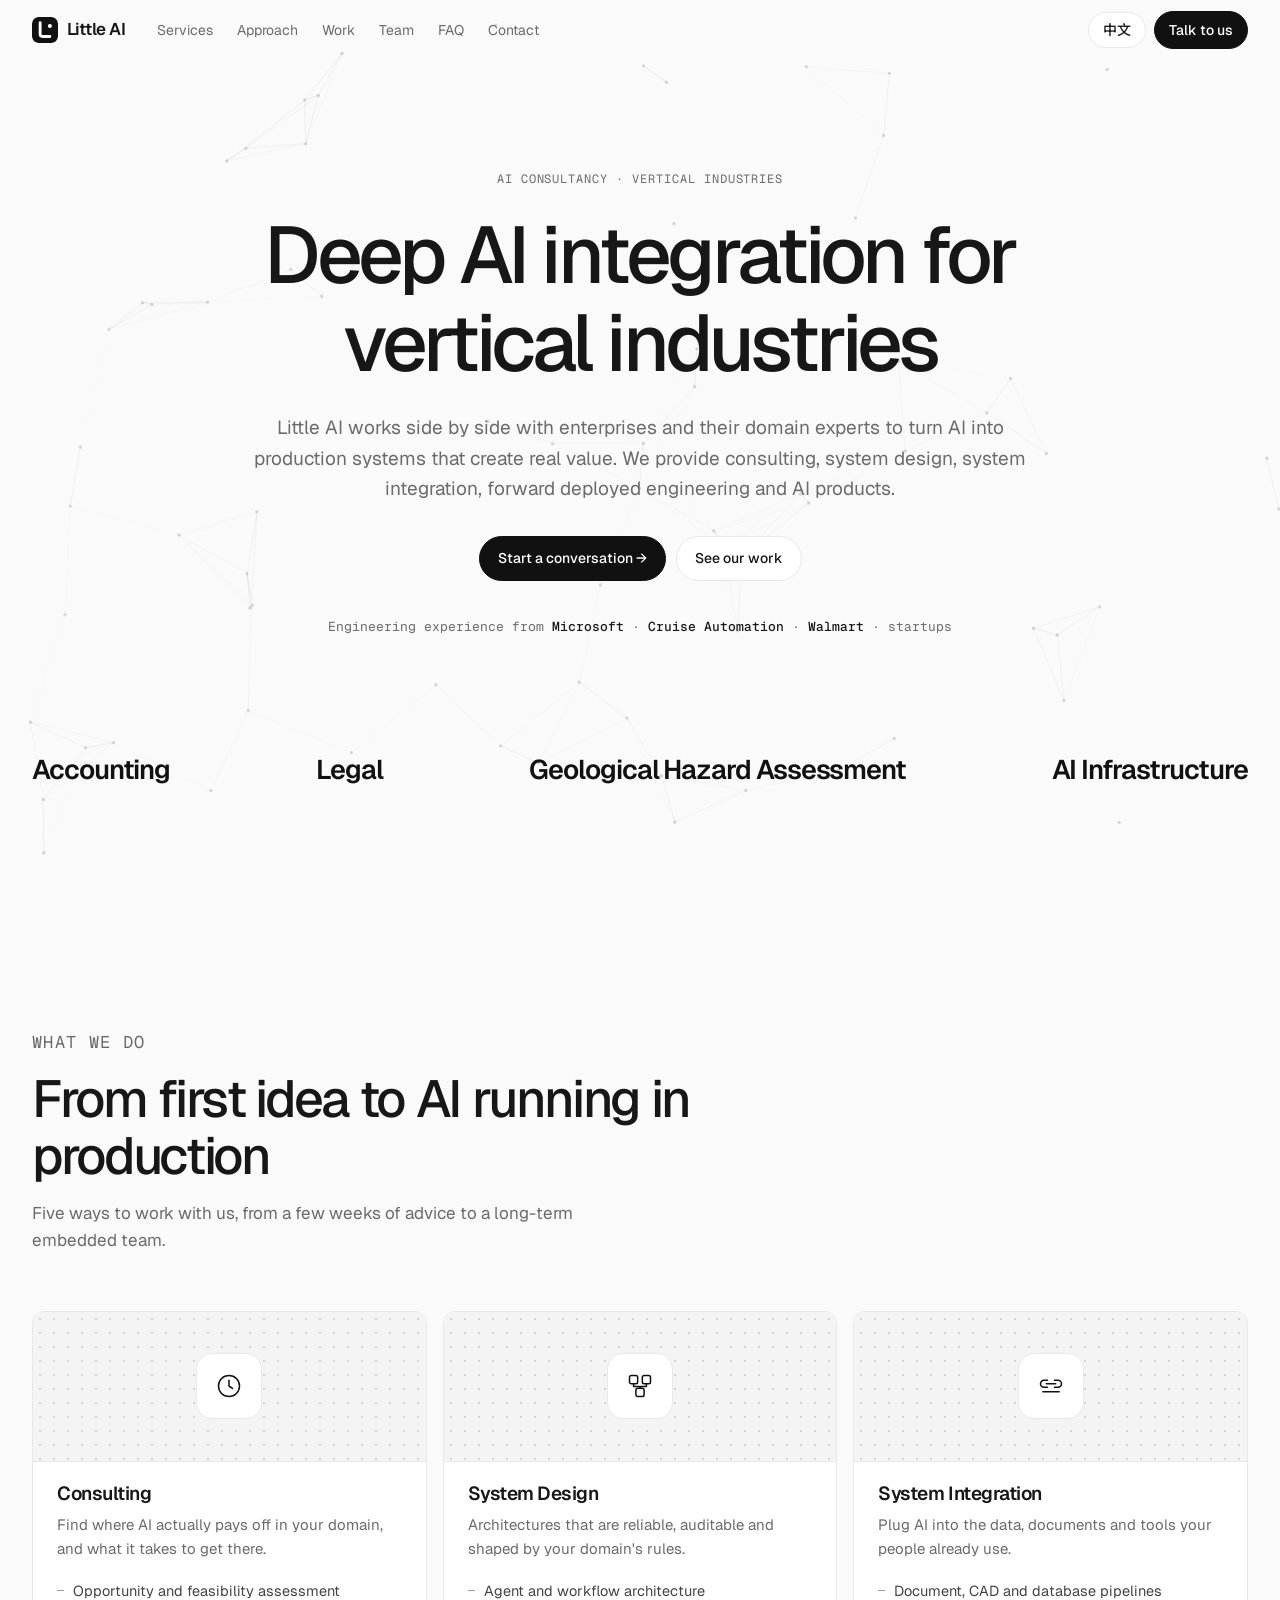
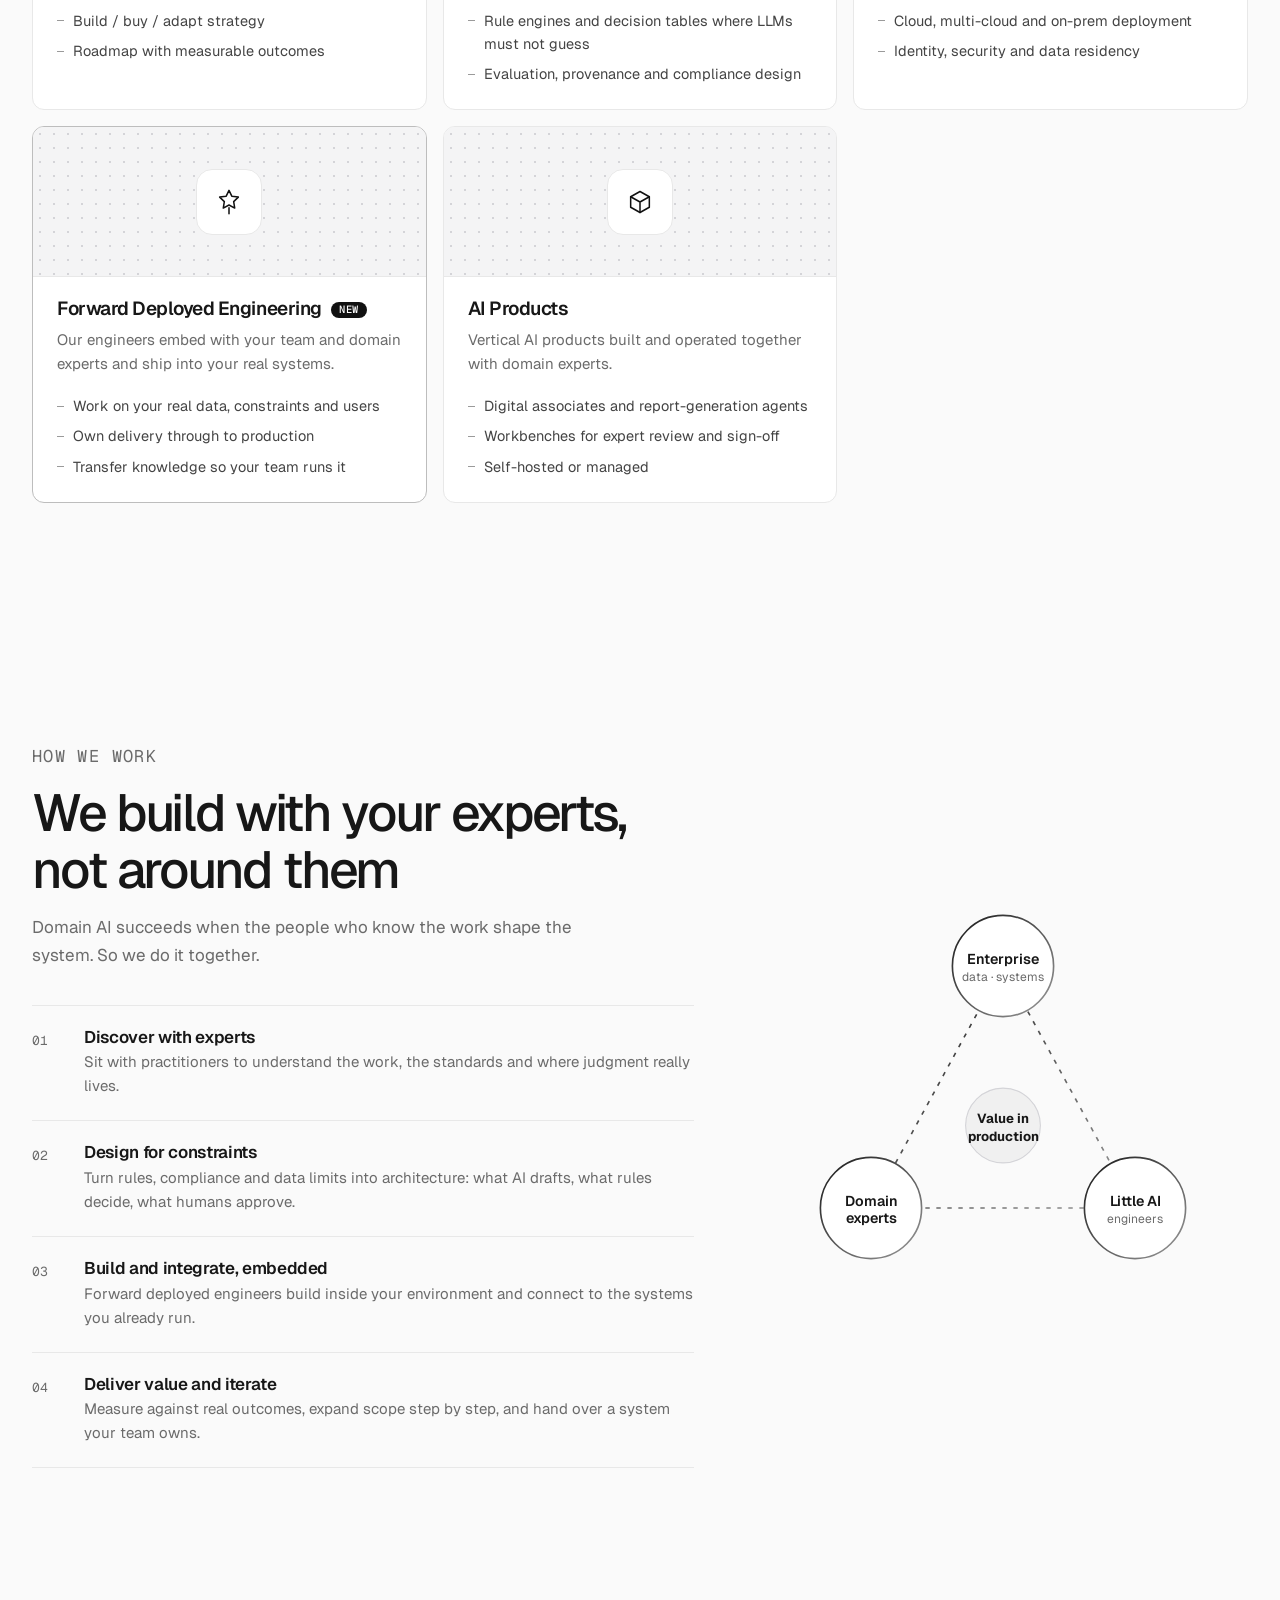
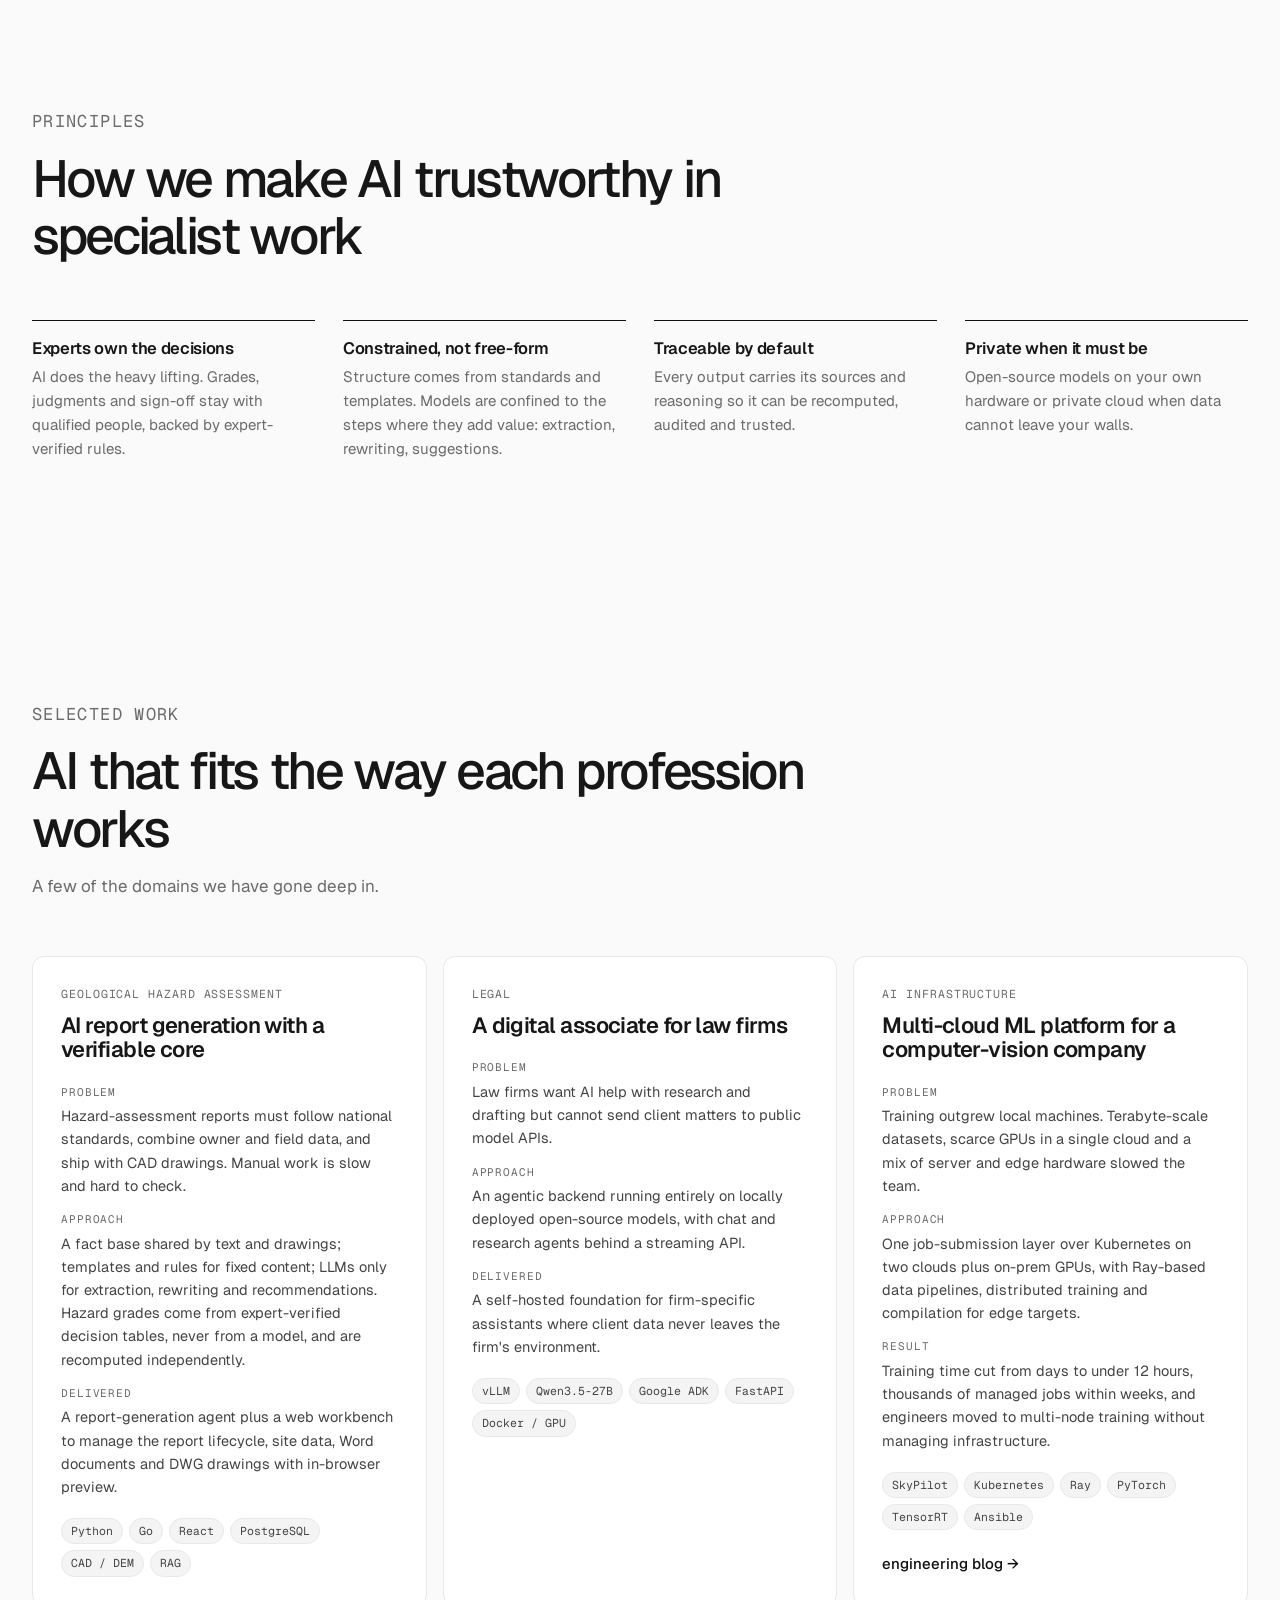
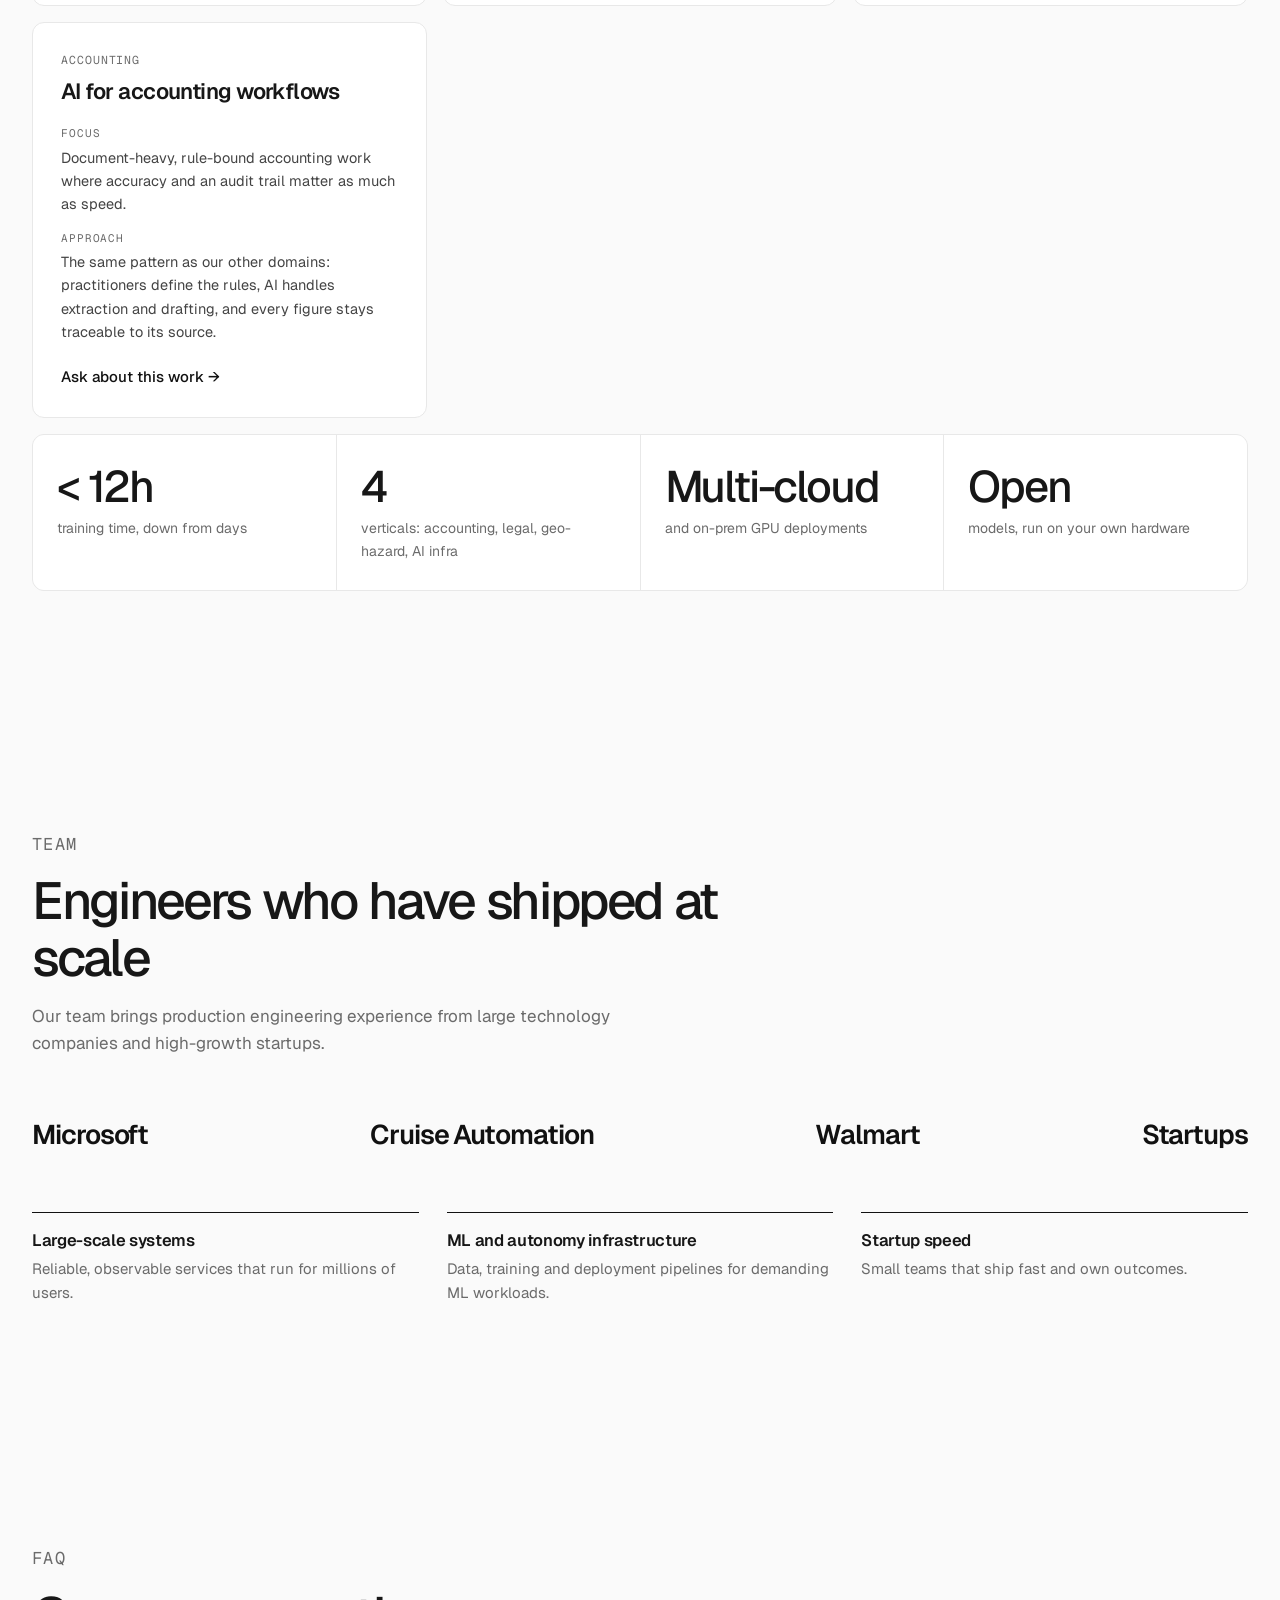
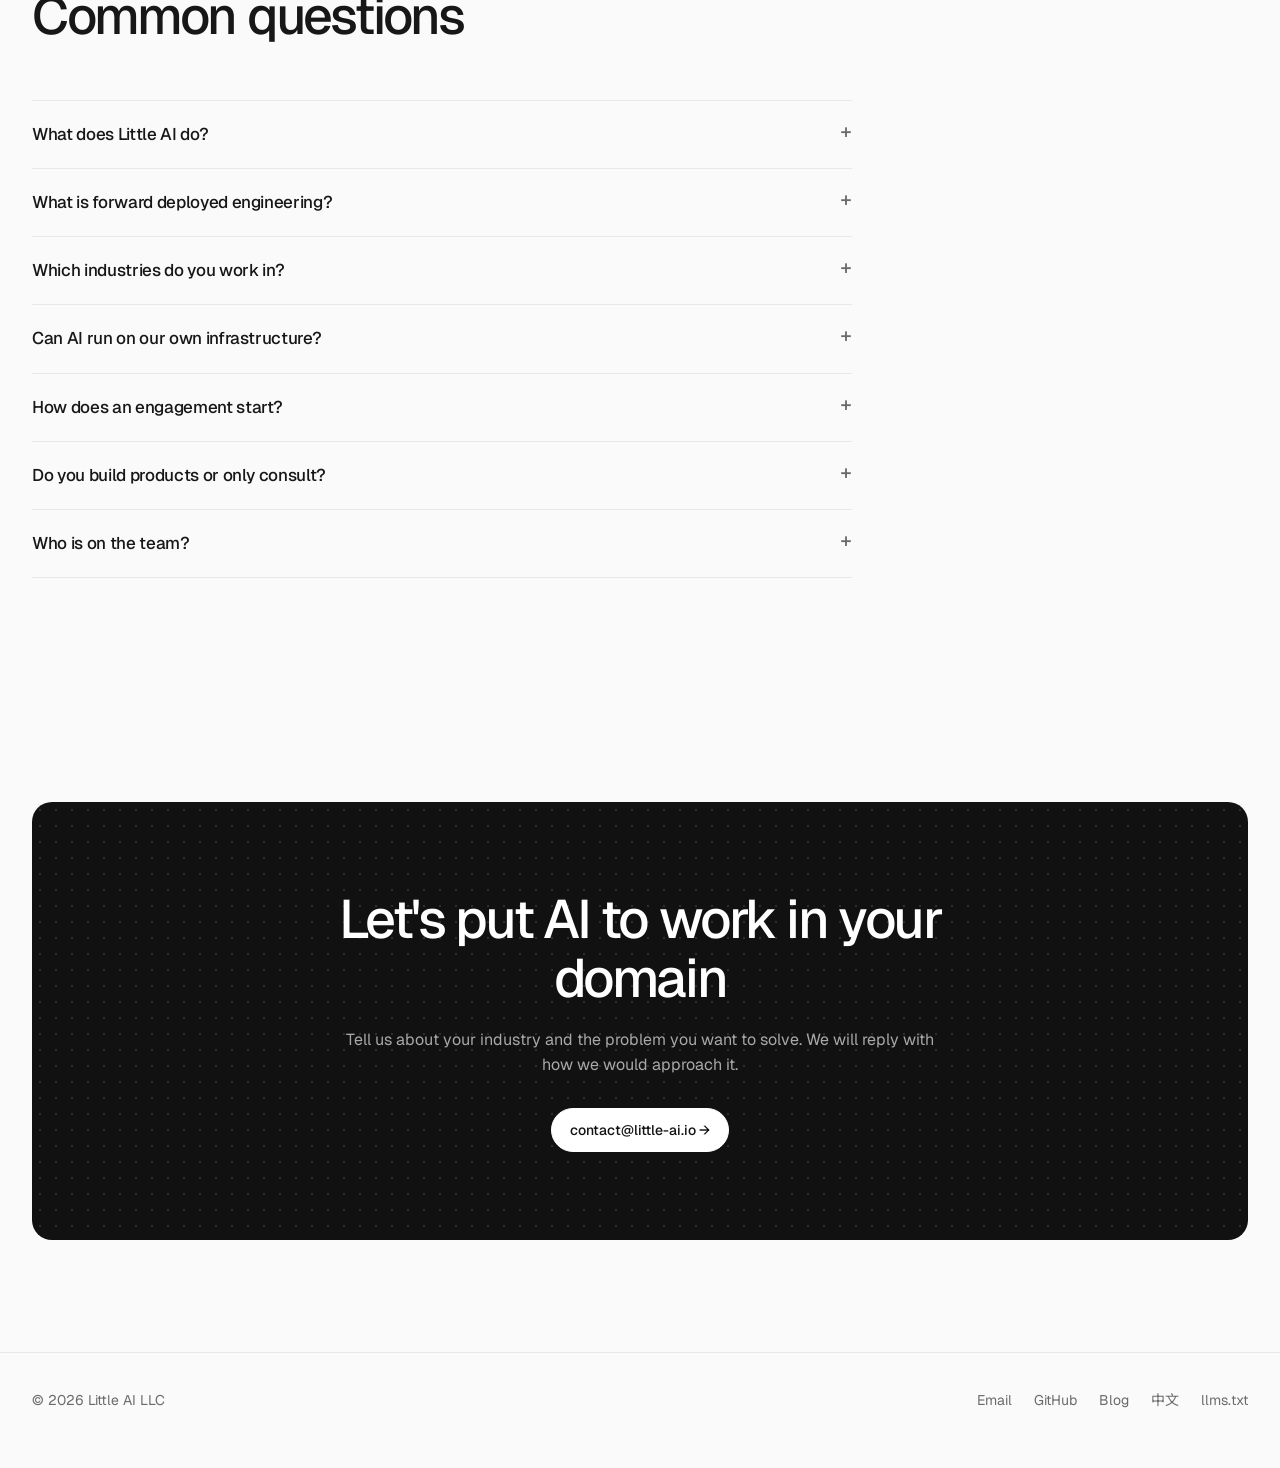
==== commit afd8cd1a: "Redesign in light minimal style, remove private repo links, update contact email Co-Authored-By: Cla" ====
--- a/index.html
+++ b/index.html
@@ -10,7 +10,7 @@
 <link rel="alternate" hreflang="zh-CN" href="https://www.little-ai.io/zh/">
 <link rel="alternate" hreflang="x-default" href="https://www.little-ai.io/">
 <link rel="alternate" type="text/markdown" href="index.md">
-<meta name="theme-color" content="#07080c">
+<meta name="theme-color" content="#fafafa">
 <meta property="og:type" content="website">
 <meta property="og:site_name" content="Little AI">
 <meta property="og:title" content="Little AI — Deep AI Integration for Vertical Industries">
@@ -23,7 +23,7 @@
 <link rel="icon" type="image/svg+xml" href="assets/favicon.svg">
 <link rel="preconnect" href="https://fonts.googleapis.com">
 <link rel="preconnect" href="https://fonts.gstatic.com" crossorigin>
-<link rel="stylesheet" href="https://fonts.googleapis.com/css2?family=Inter:wght@400;500;600;700;800&family=JetBrains+Mono:wght@400;500&family=Noto+Sans+SC:wght@400;500;700&display=swap">
+<link rel="stylesheet" href="https://fonts.googleapis.com/css2?family=Geist:wght@300;400;500;600;700&family=Geist+Mono:wght@400;500&family=Noto+Sans+SC:wght@400;500;700&display=swap">
 <link rel="stylesheet" href="styles.css">
 <script type="application/ld+json">
 {
@@ -36,7 +36,7 @@
       "legalName": "Little AI LLC",
       "url": "https://www.little-ai.io/",
       "logo": "https://www.little-ai.io/assets/logo.svg",
-      "email": "jilong.liao@little-ai.io",
+      "email": "contact@little-ai.io",
       "description": "Little AI is an AI consultancy that works with enterprises and domain experts to integrate AI deeply into vertical industries. Services: consulting, system design, system integration, forward deployed engineering and AI products.",
       "sameAs": ["https://github.com/little-ai-io", "https://jilongliao.github.io/"],
       "knowsAbout": ["Applied AI", "Vertical AI agents", "Forward deployed engineering", "AI infrastructure", "Legal AI", "Accounting AI", "Geological hazard assessment reports"],
@@ -102,7 +102,7 @@
     </nav>
     <div class="nav-actions">
       <a class="lang" href="zh/" hreflang="zh-CN" lang="zh-CN">中文</a>
-      <a class="btn btn-primary btn-sm nav-cta" href="mailto:jilong.liao@little-ai.io?subject=Little%20AI%20inquiry">Talk to us</a>
+      <a class="btn btn-primary btn-sm nav-cta" href="mailto:contact@little-ai.io?subject=Little%20AI%20inquiry">Talk to us</a>
       <button class="menu-btn" type="button" aria-label="Menu" aria-expanded="false" aria-controls="nav-links">
         <svg width="20" height="20" viewBox="0 0 24 24" fill="none" stroke="currentColor" stroke-width="2" stroke-linecap="round"><path d="M4 7h16M4 12h16M4 17h16"/></svg>
       </button>
@@ -118,7 +118,7 @@
       <h1 id="h-hero">Deep AI integration for <span class="grad-text">vertical industries</span></h1>
       <p class="lead">Little AI works side by side with enterprises and their domain experts to turn AI into production systems that create real value. We provide consulting, system design, system integration, forward deployed engineering and AI products.</p>
       <div class="hero-cta">
-        <a class="btn btn-primary" href="mailto:jilong.liao@little-ai.io?subject=Little%20AI%20inquiry">Start a conversation →</a>
+        <a class="btn btn-primary" href="mailto:contact@little-ai.io?subject=Little%20AI%20inquiry">Start a conversation →</a>
         <a class="btn btn-ghost" href="#work">See our work</a>
       </div>
       <p class="hero-exp">Engineering experience from <b>Microsoft</b> · <b>Cruise Automation</b> · <b>Walmart</b> · startups</p>
@@ -191,19 +191,19 @@
       <figure class="reveal" style="margin:0">
         <svg class="triad" viewBox="0 0 400 380" role="img" aria-labelledby="triad-t">
           <title id="triad-t">Little AI co-builds with the enterprise and its domain experts</title>
-          <defs><linearGradient id="g" x1="0" y1="0" x2="1" y2="1"><stop offset="0" stop-color="#7c5cff"/><stop offset="1" stop-color="#22d3ee"/></linearGradient></defs>
+          <defs><linearGradient id="g" x1="0" y1="0" x2="1" y2="1"><stop offset="0" stop-color="#171717"/><stop offset="1" stop-color="#9a9a9a"/></linearGradient></defs>
           <path d="M200 70 L80 290 L320 290 Z" fill="none" stroke="url(#g)" stroke-width="1.5" stroke-dasharray="4 6"/>
-          <g fill="#0e1117" stroke="url(#g)" stroke-width="1.5">
+          <g fill="#ffffff" stroke="url(#g)" stroke-width="1.5">
             <circle cx="200" cy="70" r="46"/><circle cx="80" cy="290" r="46"/><circle cx="320" cy="290" r="46"/>
           </g>
-          <g fill="#e6e8ee" font-family="Inter, sans-serif" font-size="13" font-weight="600" text-anchor="middle">
-            <text x="200" y="68">Enterprise</text><text x="200" y="84" font-weight="400" fill="#8b93a7" font-size="11">data · systems</text>
+          <g fill="#171717" font-family="Geist, sans-serif" font-size="13" font-weight="600" text-anchor="middle">
+            <text x="200" y="68">Enterprise</text><text x="200" y="84" font-weight="400" fill="#6b6b6b" font-size="11">data · systems</text>
             <text x="80" y="288">Domain</text><text x="80" y="304" >experts</text>
-            <text x="320" y="288">Little AI</text><text x="320" y="304" font-weight="400" fill="#8b93a7" font-size="11">engineers</text>
+            <text x="320" y="288">Little AI</text><text x="320" y="304" font-weight="400" fill="#6b6b6b" font-size="11">engineers</text>
           </g>
-          <circle cx="200" cy="215" r="34" fill="url(#g)" opacity="0.18"/>
-          <text x="200" y="213" text-anchor="middle" fill="#e6e8ee" font-family="Inter, sans-serif" font-size="12" font-weight="700">Value in</text>
-          <text x="200" y="229" text-anchor="middle" fill="#e6e8ee" font-family="Inter, sans-serif" font-size="12" font-weight="700">production</text>
+          <circle cx="200" cy="215" r="34" fill="#f0f0f0" stroke="#d4d4d8"/>
+          <text x="200" y="213" text-anchor="middle" fill="#171717" font-family="Geist, sans-serif" font-size="12" font-weight="700">Value in</text>
+          <text x="200" y="229" text-anchor="middle" fill="#171717" font-family="Geist, sans-serif" font-size="12" font-weight="700">production</text>
         </svg>
       </figure>
     </div>
@@ -241,7 +241,6 @@
             <div><dt>Delivered</dt><dd>A report-generation agent plus a web workbench to manage the report lifecycle, site data, Word documents and DWG drawings with in-browser preview.</dd></div>
           </dl>
           <div class="stack"><span>Python</span><span>Go</span><span>React</span><span>PostgreSQL</span><span>CAD / DEM</span><span>RAG</span></div>
-          <p class="links"><a href="https://github.com/little-ai-io/tinker-ai" rel="noopener">tinker-ai →</a><a href="https://github.com/little-ai-io/geo-hazard-assessment-workbench" rel="noopener">workbench →</a></p>
         </article>
         <article class="card case reveal">
           <p class="meta">Legal</p>
@@ -252,7 +251,6 @@
             <div><dt>Delivered</dt><dd>A self-hosted foundation for firm-specific assistants where client data never leaves the firm's environment.</dd></div>
           </dl>
           <div class="stack"><span>vLLM</span><span>Qwen3.5-27B</span><span>Google ADK</span><span>FastAPI</span><span>Docker / GPU</span></div>
-          <p class="links"><a href="https://github.com/little-ai-io/keystone" rel="noopener">keystone →</a></p>
         </article>
         <article class="card case reveal">
           <p class="meta">AI infrastructure</p>
@@ -263,7 +261,7 @@
             <div><dt>Result</dt><dd>Training time cut from days to under 12 hours, thousands of managed jobs within weeks, and engineers moved to multi-node training without managing infrastructure.</dd></div>
           </dl>
           <div class="stack"><span>SkyPilot</span><span>Kubernetes</span><span>Ray</span><span>PyTorch</span><span>TensorRT</span><span>Ansible</span></div>
-          <p class="links"><a href="https://github.com/little-ai-io/ansible-playbooks" rel="noopener">ansible-playbooks →</a><a href="https://jilongliao.github.io/" rel="noopener">engineering blog →</a></p>
+          <p class="links"><a href="https://jilongliao.github.io/" rel="noopener">engineering blog →</a></p>
         </article>
         <article class="card case reveal">
           <p class="meta">Accounting</p>
@@ -272,7 +270,7 @@
             <div><dt>Focus</dt><dd>Document-heavy, rule-bound accounting work where accuracy and an audit trail matter as much as speed.</dd></div>
             <div><dt>Approach</dt><dd>The same pattern as our other domains: practitioners define the rules, AI handles extraction and drafting, and every figure stays traceable to its source.</dd></div>
           </dl>
-          <p class="links"><a href="mailto:jilong.liao@little-ai.io?subject=Accounting%20AI">Ask about this work →</a></p>
+          <p class="links"><a href="mailto:contact@little-ai.io?subject=Accounting%20AI">Ask about this work →</a></p>
         </article>
       </div>
 
@@ -324,7 +322,7 @@
       <div class="cta-panel reveal">
         <h2 id="h-contact">Let's put AI to work in your domain</h2>
         <p>Tell us about your industry and the problem you want to solve. We will reply with how we would approach it.</p>
-        <a class="btn btn-primary" href="mailto:jilong.liao@little-ai.io?subject=Little%20AI%20inquiry">jilong.liao@little-ai.io →</a>
+        <a class="btn btn-primary" href="mailto:contact@little-ai.io?subject=Little%20AI%20inquiry">contact@little-ai.io →</a>
       </div>
     </div>
   </section>
@@ -334,7 +332,7 @@
   <div class="wrap footer-inner">
     <p>© 2026 Little AI LLC</p>
     <nav class="footer-links" aria-label="Footer">
-      <a href="mailto:jilong.liao@little-ai.io">Email</a>
+      <a href="mailto:contact@little-ai.io">Email</a>
       <a href="https://github.com/little-ai-io" rel="noopener">GitHub</a>
       <a href="https://jilongliao.github.io/" rel="noopener">Blog</a>
       <a href="zh/" hreflang="zh-CN" lang="zh-CN">中文</a>
--- a/styles.css
+++ b/styles.css
@@ -1,18 +1,18 @@
 :root {
-  --bg: #07080c;
-  --surface: #0e1117;
-  --surface-2: #131722;
-  --border: rgba(255, 255, 255, 0.08);
-  --border-strong: rgba(255, 255, 255, 0.16);
-  --text: #e6e8ee;
-  --muted: #8b93a7;
-  --accent-1: #7c5cff;
-  --accent-2: #22d3ee;
-  --grad: linear-gradient(120deg, var(--accent-1), var(--accent-2));
-  --radius: 16px;
-  --max: 1160px;
-  --font: "Inter", "Noto Sans SC", system-ui, -apple-system, "Segoe UI", "PingFang SC", "Microsoft YaHei", sans-serif;
-  --mono: "JetBrains Mono", ui-monospace, SFMono-Regular, Menlo, monospace;
+  --bg: #fafafa;
+  --surface: #ffffff;
+  --panel: #f4f4f5;
+  --border: #e8e8e8;
+  --border-strong: #cfcfcf;
+  --text: #171717;
+  --text-2: #444444;
+  --muted: #6b6b6b;
+  --ink: #111111;
+  --radius: 12px;
+  --max: 1280px;
+  --font: "Geist", "Inter", "Noto Sans SC", system-ui, -apple-system, "Segoe UI", "PingFang SC", "Microsoft YaHei", sans-serif;
+  --mono: "Geist Mono", ui-monospace, SFMono-Regular, Menlo, monospace;
+  color-scheme: light;
 }
 
 * { box-sizing: border-box; }
@@ -22,233 +22,215 @@
   background: var(--bg);
   color: var(--text);
   font-family: var(--font);
-  font-size: 17px;
-  line-height: 1.65;
+  font-size: 16px;
+  line-height: 1.6;
   -webkit-font-smoothing: antialiased;
   overflow-x: hidden;
 }
+::selection { background: #171717; color: #fff; }
 a { color: inherit; text-decoration: none; }
 img, svg { max-width: 100%; }
-h1, h2, h3 { line-height: 1.15; margin: 0; letter-spacing: -0.02em; }
+h1, h2, h3 { line-height: 1.1; margin: 0; letter-spacing: -0.035em; font-weight: 500; }
 p { margin: 0; }
 ul, ol { margin: 0; padding: 0; list-style: none; }
 
-.wrap { width: 100%; max-width: var(--max); margin: 0 auto; padding: 0 16px; }
+.wrap { width: 100%; max-width: var(--max); margin: 0 auto; padding: 0 20px; }
 @media (min-width: 720px) { .wrap { padding: 0 32px; } }
 
-.grad-text {
-  background: var(--grad);
-  -webkit-background-clip: text;
-  background-clip: text;
-  color: transparent;
-}
+.grad-text { color: inherit; }
 .eyebrow {
   font-family: var(--mono);
-  font-size: 12.5px;
-  letter-spacing: 0.14em;
+  font-size: 12px;
+  letter-spacing: 0.08em;
   text-transform: uppercase;
-  color: var(--accent-2);
-  margin-bottom: 16px;
+  color: var(--muted);
+  margin-bottom: 14px;
 }
 .skip {
   position: absolute; left: -999px; top: 8px;
-  background: var(--accent-1); color: #fff; padding: 8px 14px; border-radius: 8px; z-index: 100;
+  background: var(--ink); color: #fff; padding: 8px 14px; border-radius: 999px; z-index: 100;
 }
 .skip:focus { left: 8px; }
 
 /* ---------- nav ---------- */
 .nav {
   position: fixed; top: 0; left: 0; right: 0; z-index: 50;
-  transition: background 0.25s, border-color 0.25s, backdrop-filter 0.25s;
+  transition: background 0.25s, border-color 0.25s;
   border-bottom: 1px solid transparent;
 }
 .nav.scrolled {
-  background: rgba(7, 8, 12, 0.72);
+  background: rgba(250, 250, 250, 0.82);
   backdrop-filter: blur(14px);
   -webkit-backdrop-filter: blur(14px);
   border-color: var(--border);
 }
-.nav-inner { display: flex; align-items: center; justify-content: space-between; height: 66px; gap: 16px; }
-.brand { display: flex; align-items: center; gap: 10px; font-weight: 700; font-size: 19px; letter-spacing: -0.02em; }
-.brand img { width: 28px; height: 28px; }
-.nav-links { display: flex; align-items: center; gap: 28px; font-size: 15px; color: var(--muted); }
+.nav-inner { display: flex; align-items: center; height: 60px; gap: 32px; }
+.brand { display: flex; align-items: center; gap: 9px; font-weight: 600; font-size: 17px; letter-spacing: -0.03em; }
+.brand img { width: 26px; height: 26px; border-radius: 6px; }
+.nav-links { display: flex; align-items: center; gap: 24px; font-size: 14px; color: var(--muted); margin-right: auto; }
 .nav-links a:hover { color: var(--text); }
-.nav-actions { display: flex; align-items: center; gap: 12px; }
+.nav-actions { display: flex; align-items: center; gap: 8px; }
 .lang {
-  font-family: var(--mono); font-size: 13px; color: var(--muted);
-  border: 1px solid var(--border); border-radius: 999px; padding: 6px 12px;
-}
-.lang:hover { color: var(--text); border-color: var(--border-strong); }
+  font-size: 14px; font-weight: 500; color: var(--text); background: var(--surface);
+  border: 1px solid var(--border); border-radius: 999px; padding: 6px 14px;
+}
+.lang:hover { border-color: var(--border-strong); }
 .menu-btn {
-  display: none; background: none; border: 1px solid var(--border); border-radius: 10px;
-  color: var(--text); width: 40px; height: 40px; cursor: pointer;
+  display: none; background: var(--surface); border: 1px solid var(--border); border-radius: 999px;
+  color: var(--text); width: 36px; height: 36px; cursor: pointer;
 }
 @media (max-width: 860px) {
+  .nav-inner { gap: 12px; justify-content: space-between; }
   .menu-btn { display: inline-flex; align-items: center; justify-content: center; }
   .nav-links {
-    position: absolute; top: 66px; left: 0; right: 0; flex-direction: column; align-items: flex-start;
-    gap: 0; background: rgba(7, 8, 12, 0.96); border-bottom: 1px solid var(--border);
-    padding: 8px 16px 16px; display: none;
+    position: absolute; top: 60px; left: 0; right: 0; flex-direction: column; align-items: flex-start;
+    gap: 0; background: var(--bg); border-bottom: 1px solid var(--border);
+    padding: 8px 20px 16px; display: none; margin: 0;
   }
   .nav-links.open { display: flex; }
-  .nav-links a { padding: 12px 0; width: 100%; font-size: 17px; }
+  .nav-links a { padding: 12px 0; width: 100%; font-size: 16px; color: var(--text); }
   .nav-cta { display: none; }
 }
 
 /* ---------- buttons ---------- */
 .btn {
-  display: inline-flex; align-items: center; gap: 8px; font: inherit; font-weight: 600; font-size: 15px;
-  padding: 12px 22px; border-radius: 999px; border: 1px solid var(--border-strong);
-  cursor: pointer; transition: transform 0.15s, box-shadow 0.2s, background 0.2s;
-}
-.btn:hover { transform: translateY(-1px); }
-.btn-primary { background: var(--grad); border-color: transparent; color: #05060a; box-shadow: 0 6px 30px -8px rgba(124, 92, 255, 0.7); }
-.btn-primary:hover { box-shadow: 0 10px 40px -8px rgba(34, 211, 238, 0.6); }
-.btn-ghost { background: rgba(255, 255, 255, 0.03); color: var(--text); }
-.btn-ghost:hover { background: rgba(255, 255, 255, 0.07); }
-.btn-sm { padding: 9px 18px; font-size: 14px; }
+  display: inline-flex; align-items: center; gap: 8px; font: inherit; font-weight: 500; font-size: 14px;
+  padding: 10px 18px; border-radius: 999px; border: 1px solid var(--border);
+  cursor: pointer; transition: background 0.2s, border-color 0.2s, transform 0.15s;
+}
+.btn-primary { background: var(--ink); border-color: var(--ink); color: #fff; }
+.btn-primary:hover { background: #333; border-color: #333; }
+.btn-ghost { background: var(--surface); color: var(--text); }
+.btn-ghost:hover { border-color: var(--border-strong); }
+.btn-sm { padding: 7px 14px; }
 
 /* ---------- hero ---------- */
-.hero { position: relative; padding: 150px 0 90px; overflow: hidden; isolation: isolate; }
-.hero::before {
-  content: ""; position: absolute; inset: 0; z-index: -2;
-  background:
-    radial-gradient(60% 50% at 20% 0%, rgba(124, 92, 255, 0.28), transparent 70%),
-    radial-gradient(50% 45% at 85% 10%, rgba(34, 211, 238, 0.18), transparent 70%);
-}
-.hero::after {
-  content: ""; position: absolute; inset: 0; z-index: -1;
-  background-image: linear-gradient(var(--border) 1px, transparent 1px), linear-gradient(90deg, var(--border) 1px, transparent 1px);
-  background-size: 56px 56px;
-  -webkit-mask-image: radial-gradient(70% 60% at 50% 20%, #000, transparent 75%);
-  mask-image: radial-gradient(70% 60% at 50% 20%, #000, transparent 75%);
-  opacity: 0.55;
-}
-#net { position: absolute; inset: 0; width: 100%; height: 100%; z-index: -1; opacity: 0.7; }
-.hero h1 { font-size: clamp(38px, 6.4vw, 76px); max-width: 15ch; font-weight: 800; }
-.hero .lead { margin-top: 24px; max-width: 62ch; font-size: clamp(17px, 2vw, 20px); color: #b4bacb; }
-.hero-cta { margin-top: 36px; display: flex; flex-wrap: wrap; gap: 14px; }
-.hero-exp { margin-top: 36px; font-size: 14px; color: var(--muted); font-family: var(--mono); }
+.hero { position: relative; padding: 170px 0 110px; overflow: hidden; isolation: isolate; text-align: center; }
+#net { position: absolute; inset: 0; width: 100%; height: 100%; z-index: -1; opacity: 0.55; }
+.hero .eyebrow { margin-bottom: 22px; }
+.hero h1 { font-size: clamp(40px, 6.6vw, 80px); max-width: 15ch; margin: 0 auto; letter-spacing: -0.05em; }
+:lang(zh) .hero h1 { max-width: 11em; letter-spacing: -0.02em; }
+.hero .lead { margin: 26px auto 0; max-width: 60ch; font-size: clamp(16px, 1.8vw, 19px); color: var(--muted); }
+.hero-cta { margin-top: 32px; display: flex; flex-wrap: wrap; gap: 10px; justify-content: center; }
+.hero-exp { margin-top: 36px; font-size: 13px; color: var(--muted); font-family: var(--mono); }
 .hero-exp b { color: var(--text); font-weight: 500; }
 
-.domains { display: flex; flex-wrap: wrap; gap: 10px; margin-top: 64px; }
-.chip {
-  display: inline-flex; align-items: center; gap: 8px; padding: 9px 16px; border: 1px solid var(--border);
-  border-radius: 999px; background: rgba(255, 255, 255, 0.03); font-size: 14.5px; color: #c9cedb;
-}
-.chip::before { content: ""; width: 7px; height: 7px; border-radius: 50%; background: var(--grad); }
+/* wordmark row (domains + team) */
+.domains, .logos { display: flex; flex-wrap: wrap; justify-content: space-between; align-items: center; gap: 14px 40px; }
+.domains { margin-top: 110px; text-align: left; }
+.chip, .logos span {
+  font-size: clamp(18px, 2.3vw, 27px); font-weight: 600; letter-spacing: -0.04em; color: var(--ink);
+}
+.logos { margin: 0 0 56px; }
+@media (max-width: 720px) { .domains, .logos { justify-content: flex-start; } }
 
 /* ---------- sections ---------- */
-section { padding: 96px 0; position: relative; }
-.sec-head { max-width: 760px; margin-bottom: 52px; }
-.sec-head h2 { font-size: clamp(30px, 4.2vw, 46px); font-weight: 750; }
-.sec-head p { margin-top: 16px; color: var(--muted); font-size: 18px; }
-
-.grid { display: grid; gap: 18px; }
-.g-services { grid-template-columns: repeat(auto-fit, minmax(280px, 1fr)); }
-.g-cases { grid-template-columns: repeat(auto-fit, minmax(340px, 1fr)); }
-@media (max-width: 420px) { .g-cases { grid-template-columns: 1fr; } }
+section { padding: 112px 0; position: relative; }
+.sec-head { max-width: 780px; margin-bottom: 56px; }
+.sec-head h2 { font-size: clamp(30px, 4.2vw, 52px); letter-spacing: -0.045em; }
+.sec-head p { margin-top: 16px; color: var(--muted); font-size: 17px; max-width: 54ch; }
+
+.grid { display: grid; gap: 16px; }
+.g-services { grid-template-columns: repeat(auto-fit, minmax(300px, 1fr)); }
+.g-cases { grid-template-columns: repeat(auto-fit, minmax(min(100%, 380px), 1fr)); }
 
 .card {
   --mx: 50%; --my: 0%;
-  position: relative; padding: 28px; border-radius: var(--radius); border: 1px solid var(--border);
-  background: linear-gradient(180deg, rgba(255, 255, 255, 0.04), rgba(255, 255, 255, 0.015));
-  overflow: hidden; transition: border-color 0.25s, transform 0.25s;
+  position: relative; padding: 24px; border-radius: var(--radius); border: 1px solid var(--border);
+  background: var(--surface); overflow: hidden; transition: border-color 0.2s;
 }
 .card::before {
   content: ""; position: absolute; inset: 0; pointer-events: none; opacity: 0; transition: opacity 0.3s;
-  background: radial-gradient(360px circle at var(--mx) var(--my), rgba(124, 92, 255, 0.18), transparent 60%);
-}
-.card:hover { border-color: var(--border-strong); transform: translateY(-3px); }
+  background: radial-gradient(320px circle at var(--mx) var(--my), rgba(0, 0, 0, 0.035), transparent 60%);
+}
+.card:hover { border-color: var(--border-strong); }
 .card:hover::before { opacity: 1; }
-.card h3 { font-size: 21px; margin: 18px 0 10px; font-weight: 650; }
-.card p { color: var(--muted); font-size: 16px; }
-.card ul { margin-top: 16px; display: grid; gap: 8px; }
-.card li { position: relative; padding-left: 20px; color: #b4bacb; font-size: 15.5px; }
-.card li::before { content: ""; position: absolute; left: 0; top: 0.72em; width: 8px; height: 2px; background: var(--grad); }
+.card h3 { font-size: 19px; margin: 0 0 8px; font-weight: 600; letter-spacing: -0.025em; }
+.card p { color: var(--muted); font-size: 15px; }
+.card ul { margin-top: 18px; display: grid; gap: 7px; }
+.card li { position: relative; padding-left: 16px; color: var(--text-2); font-size: 14.5px; }
+.card li::before { content: ""; position: absolute; left: 0; top: 0.8em; width: 7px; height: 1px; background: #9a9a9a; }
+
+/* pale illustration panel on top of service cards */
 .icon {
-  width: 44px; height: 44px; border-radius: 12px; display: grid; place-items: center;
-  background: rgba(124, 92, 255, 0.12); border: 1px solid rgba(124, 92, 255, 0.3); color: var(--accent-2);
-}
-.icon svg { width: 22px; height: 22px; }
-.card.featured { border-color: rgba(34, 211, 238, 0.35); }
+  margin: -24px -24px 22px; height: 150px; display: grid; place-items: center; color: var(--ink);
+  background-color: var(--panel); border-bottom: 1px solid var(--border);
+  background-image: radial-gradient(#d4d4d8 1px, transparent 1px); background-size: 14px 14px;
+}
+.icon svg { width: 66px; height: 66px; padding: 18px; stroke-width: 1.3; border-radius: 16px; border: 1px solid var(--border); background: var(--surface); }
+.card.featured { border-color: #bdbdbd; }
 .tag {
-  display: inline-block; font-family: var(--mono); font-size: 11.5px; letter-spacing: 0.08em; text-transform: uppercase;
-  padding: 3px 10px; border-radius: 999px; border: 1px solid var(--border-strong); color: var(--accent-2); margin-left: 8px; vertical-align: middle;
+  display: inline-block; font-family: var(--mono); font-size: 10.5px; letter-spacing: 0.06em; text-transform: uppercase;
+  padding: 2px 8px; border-radius: 999px; background: var(--ink); color: #fff; margin-left: 6px; vertical-align: middle; font-weight: 500;
 }
 
 /* ---------- approach ---------- */
-.approach { display: grid; gap: 48px; grid-template-columns: 1.1fr 0.9fr; align-items: center; }
-@media (max-width: 900px) { .approach { grid-template-columns: 1fr; } }
-.steps { counter-reset: s; display: grid; gap: 20px; }
-.steps li {
-  counter-increment: s; position: relative; padding: 0 0 0 64px;
-}
+.approach { display: grid; gap: 64px; grid-template-columns: 1.15fr 0.85fr; align-items: center; }
+@media (max-width: 900px) { .approach { grid-template-columns: 1fr; gap: 40px; } }
+.steps { counter-reset: s; display: grid; gap: 0; }
+.steps li { counter-increment: s; position: relative; padding: 22px 0 22px 52px; border-top: 1px solid var(--border); }
+.steps li:last-child { border-bottom: 1px solid var(--border); }
 .steps li::before {
-  content: counter(s, decimal-leading-zero); position: absolute; left: 0; top: 0; width: 46px; height: 46px; border-radius: 50%;
-  display: grid; place-items: center; font-family: var(--mono); font-size: 14px; color: var(--accent-2); border: 1px solid var(--border-strong); background: var(--surface);
-}
-.steps h3 { font-size: 19px; font-weight: 650; }
-.steps p { color: var(--muted); font-size: 15.5px; margin-top: 4px; }
+  content: counter(s, decimal-leading-zero); position: absolute; left: 0; top: 25px;
+  font-family: var(--mono); font-size: 13px; color: var(--muted);
+}
+.steps h3 { font-size: 17px; font-weight: 600; letter-spacing: -0.02em; }
+.steps p { color: var(--muted); font-size: 15px; margin-top: 4px; }
 .triad { width: 100%; max-width: 440px; margin: 0 auto; display: block; }
 
 /* ---------- principles / team ---------- */
-.g-4 { grid-template-columns: repeat(auto-fit, minmax(240px, 1fr)); }
-.principle { padding: 24px; border-left: 2px solid transparent; border-image: var(--grad) 1; background: rgba(255, 255, 255, 0.02); }
-.principle h3 { font-size: 18px; font-weight: 650; margin-bottom: 8px; }
-.principle p { color: var(--muted); font-size: 15.5px; }
-
-.logos { display: flex; flex-wrap: wrap; gap: 14px 40px; margin: 8px 0 36px; }
-.logos span { font-size: clamp(20px, 2.8vw, 28px); font-weight: 700; letter-spacing: -0.02em; color: #aab0c2; }
-.logos span:hover { color: var(--text); }
+.g-4 { grid-template-columns: repeat(auto-fit, minmax(230px, 1fr)); gap: 32px 28px; }
+.principle { padding-top: 18px; border-top: 1px solid var(--ink); }
+.principle h3 { font-size: 16.5px; font-weight: 600; margin-bottom: 8px; letter-spacing: -0.02em; }
+.principle p { color: var(--muted); font-size: 15px; }
 
 /* ---------- cases ---------- */
-.case .meta { font-family: var(--mono); font-size: 12px; color: var(--accent-2); letter-spacing: 0.1em; text-transform: uppercase; }
-.case dl { margin: 18px 0 0; display: grid; gap: 12px; }
-.case dt { font-family: var(--mono); font-size: 11.5px; letter-spacing: 0.1em; text-transform: uppercase; color: var(--muted); }
-.case dd { margin: 2px 0 0; color: #c3c8d6; font-size: 15.5px; }
-.stack { display: flex; flex-wrap: wrap; gap: 6px; margin-top: 18px; }
-.stack span { font-family: var(--mono); font-size: 12px; padding: 3px 9px; border-radius: 6px; background: rgba(255, 255, 255, 0.05); color: var(--muted); }
-.links { margin-top: 20px; display: flex; flex-wrap: wrap; gap: 16px; font-size: 14.5px; font-weight: 600; }
-.links a { color: var(--accent-2); }
-.links a:hover { text-decoration: underline; }
-
-.stats { display: grid; grid-template-columns: repeat(auto-fit, minmax(200px, 1fr)); gap: 1px; margin-top: 24px; border: 1px solid var(--border); border-radius: var(--radius); overflow: hidden; background: var(--border); }
-.stat { background: var(--bg); padding: 30px 24px; }
-.stat b { display: block; font-size: clamp(30px, 4vw, 42px); font-weight: 800; letter-spacing: -0.03em; }
-.stat span { color: var(--muted); font-size: 14.5px; }
+.case { padding: 28px; }
+.case .meta { font-family: var(--mono); font-size: 11.5px; color: var(--muted); letter-spacing: 0.08em; text-transform: uppercase; }
+.case h3 { margin: 10px 0 0; font-size: 22px; }
+.case dl { margin: 22px 0 0; display: grid; gap: 14px; }
+.case dt { font-family: var(--mono); font-size: 11px; letter-spacing: 0.08em; text-transform: uppercase; color: var(--muted); }
+.case dd { margin: 3px 0 0; color: var(--text-2); font-size: 14.5px; }
+.stack { display: flex; flex-wrap: wrap; gap: 6px; margin-top: 20px; }
+.stack span { font-family: var(--mono); font-size: 11.5px; padding: 3px 9px; border-radius: 999px; background: var(--panel); border: 1px solid var(--border); color: var(--text-2); }
+.links { margin-top: 22px; display: flex; flex-wrap: wrap; gap: 18px; font-size: 14px; font-weight: 500; }
+.links a { color: var(--ink); }
+.links a:hover { text-decoration: underline; text-underline-offset: 3px; }
+
+.stats { display: grid; grid-template-columns: repeat(auto-fit, minmax(210px, 1fr)); gap: 1px; margin-top: 16px; border: 1px solid var(--border); border-radius: var(--radius); overflow: hidden; background: var(--border); }
+.stat { background: var(--surface); padding: 28px 24px; }
+.stat b { display: block; font-size: clamp(30px, 4vw, 44px); font-weight: 500; letter-spacing: -0.05em; line-height: 1.1; }
+.stat span { color: var(--muted); font-size: 14px; display: block; margin-top: 6px; }
 
 /* ---------- faq ---------- */
-.faq { max-width: 820px; display: grid; gap: 12px; }
-.faq details { border: 1px solid var(--border); border-radius: 14px; background: rgba(255, 255, 255, 0.025); padding: 0 22px; }
-.faq details[open] { border-color: var(--border-strong); }
-.faq summary { cursor: pointer; padding: 18px 0; font-weight: 600; font-size: 17px; list-style: none; display: flex; justify-content: space-between; gap: 16px; }
+.faq { max-width: 820px; border-top: 1px solid var(--border); }
+.faq details { border-bottom: 1px solid var(--border); }
+.faq summary { cursor: pointer; padding: 20px 0; font-weight: 500; font-size: 17px; letter-spacing: -0.02em; list-style: none; display: flex; justify-content: space-between; gap: 16px; }
 .faq summary::-webkit-details-marker { display: none; }
-.faq summary::after { content: "+"; font-family: var(--mono); color: var(--accent-2); font-size: 20px; line-height: 1; }
-.faq details[open] summary::after { content: "–"; }
-.faq details p { padding: 0 0 20px; color: #b4bacb; font-size: 16px; }
+.faq summary::after { content: "+"; font-family: var(--mono); color: var(--muted); font-size: 20px; line-height: 1; }
+.faq details[open] summary::after { content: "−"; }
+.faq details p { padding: 0 0 22px; color: var(--muted); font-size: 15.5px; max-width: 70ch; }
 
 /* ---------- cta / footer ---------- */
 .cta-panel {
-  position: relative; overflow: hidden; border-radius: 24px; padding: clamp(36px, 6vw, 72px); text-align: center;
-  border: 1px solid var(--border-strong);
-  background:
-    radial-gradient(60% 90% at 15% 0%, rgba(124, 92, 255, 0.35), transparent 70%),
-    radial-gradient(60% 90% at 90% 100%, rgba(34, 211, 238, 0.25), transparent 70%),
-    var(--surface);
-}
-.cta-panel h2 { font-size: clamp(30px, 4.6vw, 52px); font-weight: 780; max-width: 18ch; margin: 0 auto; }
-.cta-panel p { margin: 18px auto 32px; max-width: 56ch; color: #b4bacb; }
-.footer { border-top: 1px solid var(--border); padding: 40px 0 56px; color: var(--muted); font-size: 14.5px; }
+  position: relative; overflow: hidden; border-radius: 20px; padding: clamp(44px, 7vw, 88px) 24px; text-align: center;
+  background: var(--ink); color: #fff;
+  background-image: radial-gradient(rgba(255,255,255,.12) 1px, transparent 1px); background-size: 16px 16px;
+}
+.cta-panel h2 { font-size: clamp(30px, 4.6vw, 54px); max-width: 17ch; margin: 0 auto; letter-spacing: -0.045em; }
+.cta-panel p { margin: 18px auto 30px; max-width: 54ch; color: #a8a8a8; }
+.cta-panel .btn-primary { background: #fff; color: var(--ink); border-color: #fff; }
+.cta-panel .btn-primary:hover { background: #e6e6e6; border-color: #e6e6e6; }
+.footer { border-top: 1px solid var(--border); padding: 36px 0 56px; color: var(--muted); font-size: 14px; }
 .footer-inner { display: flex; flex-wrap: wrap; justify-content: space-between; gap: 20px; }
 .footer a:hover { color: var(--text); }
 .footer-links { display: flex; flex-wrap: wrap; gap: 22px; }
 
 /* ---------- progressive reveal (only when JS adds .js) ---------- */
-.js .reveal { opacity: 0; transform: translateY(22px); transition: opacity 0.7s ease, transform 0.7s ease; }
+.js .reveal { opacity: 0; transform: translateY(16px); transition: opacity 0.6s ease, transform 0.6s ease; }
 .js .reveal.in { opacity: 1; transform: none; }
 
-:focus-visible { outline: 2px solid var(--accent-2); outline-offset: 3px; border-radius: 6px; }
+:focus-visible { outline: 2px solid #0070f3; outline-offset: 3px; border-radius: 6px; }
 
 @media (prefers-reduced-motion: reduce) {
   html { scroll-behavior: auto; }
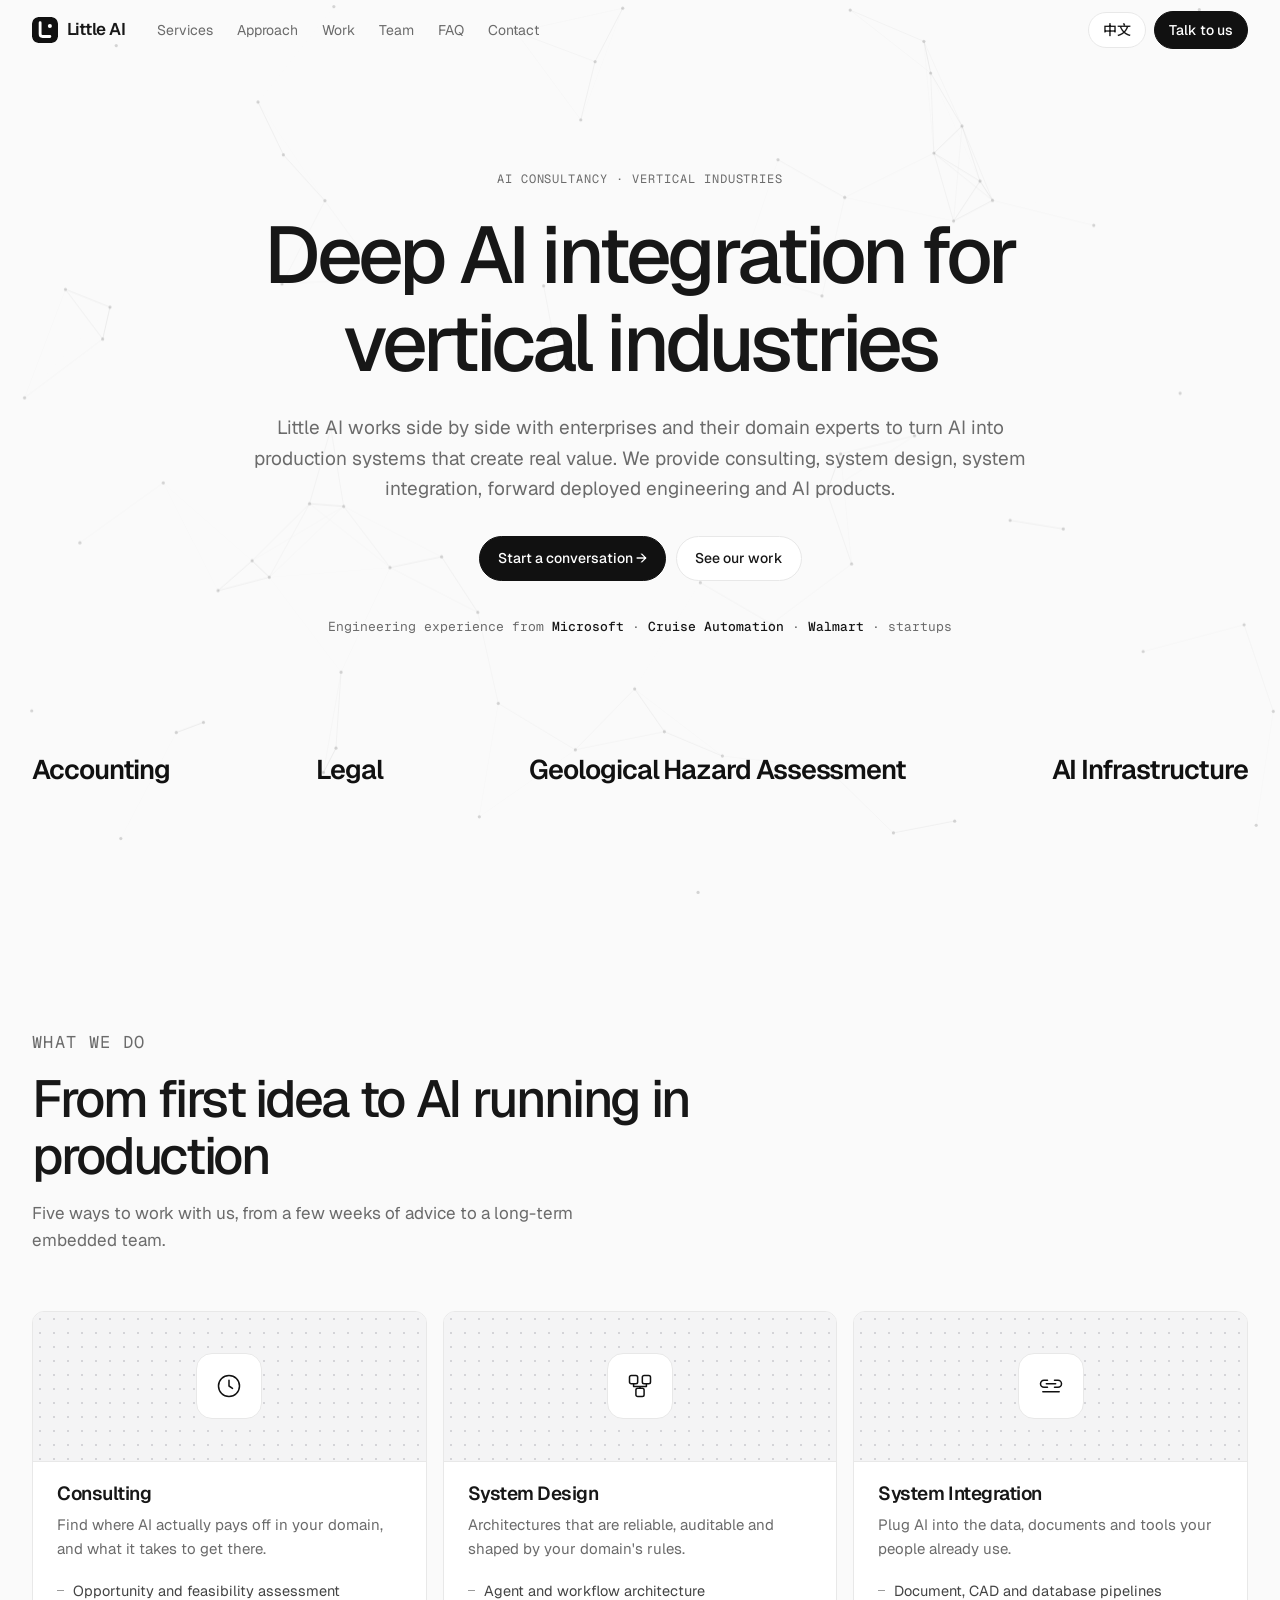
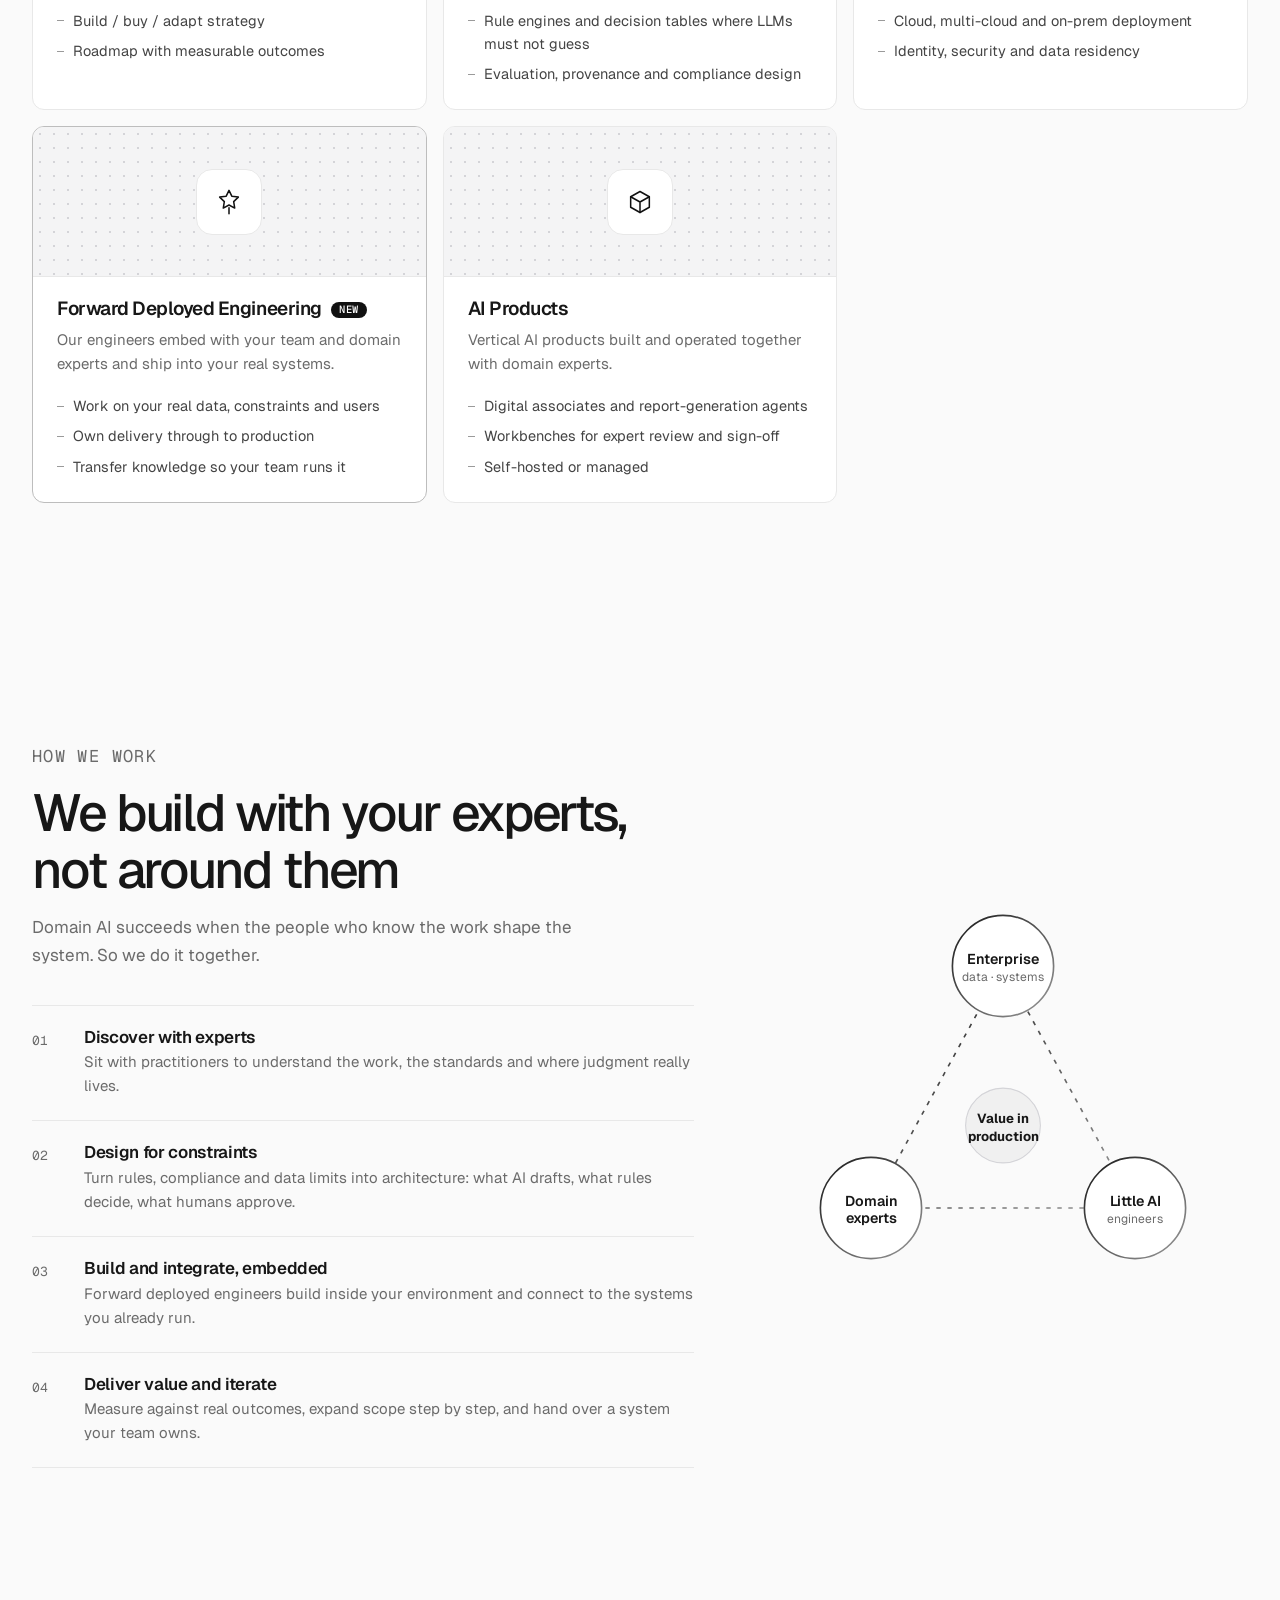
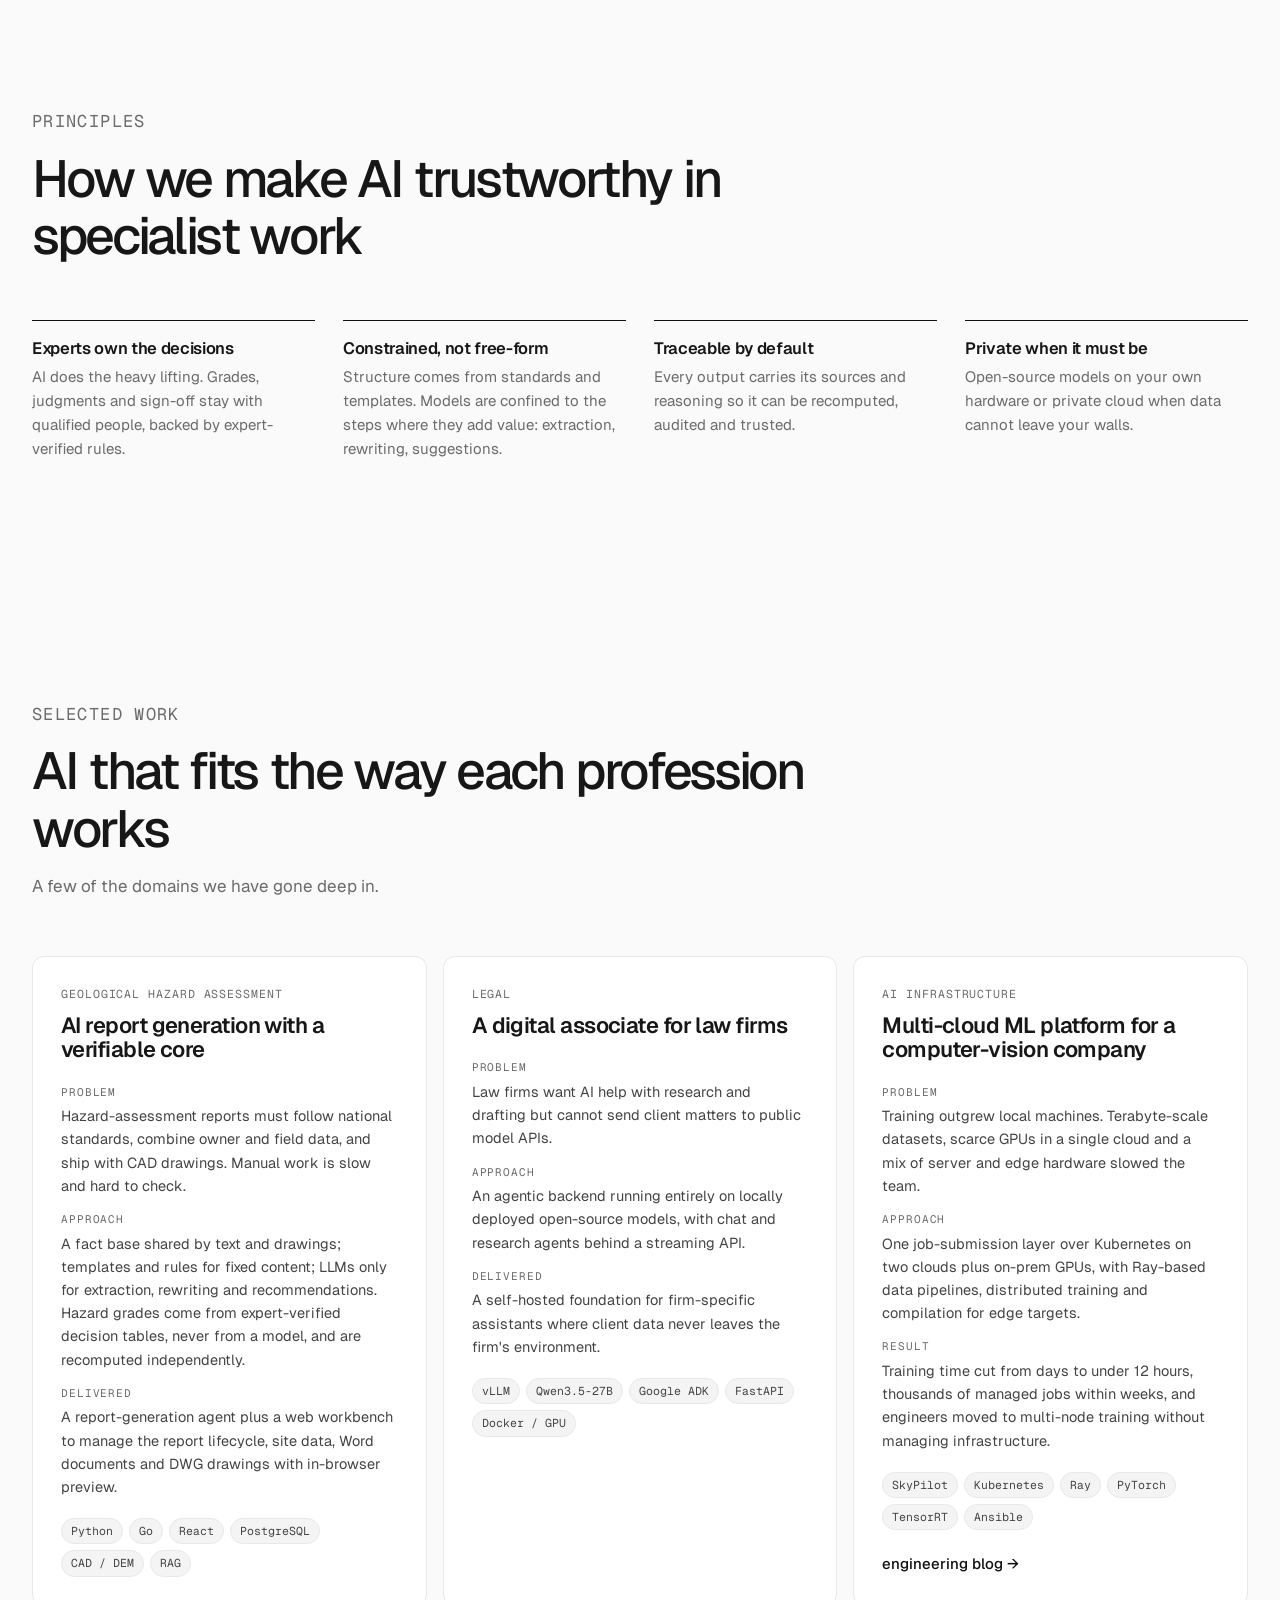
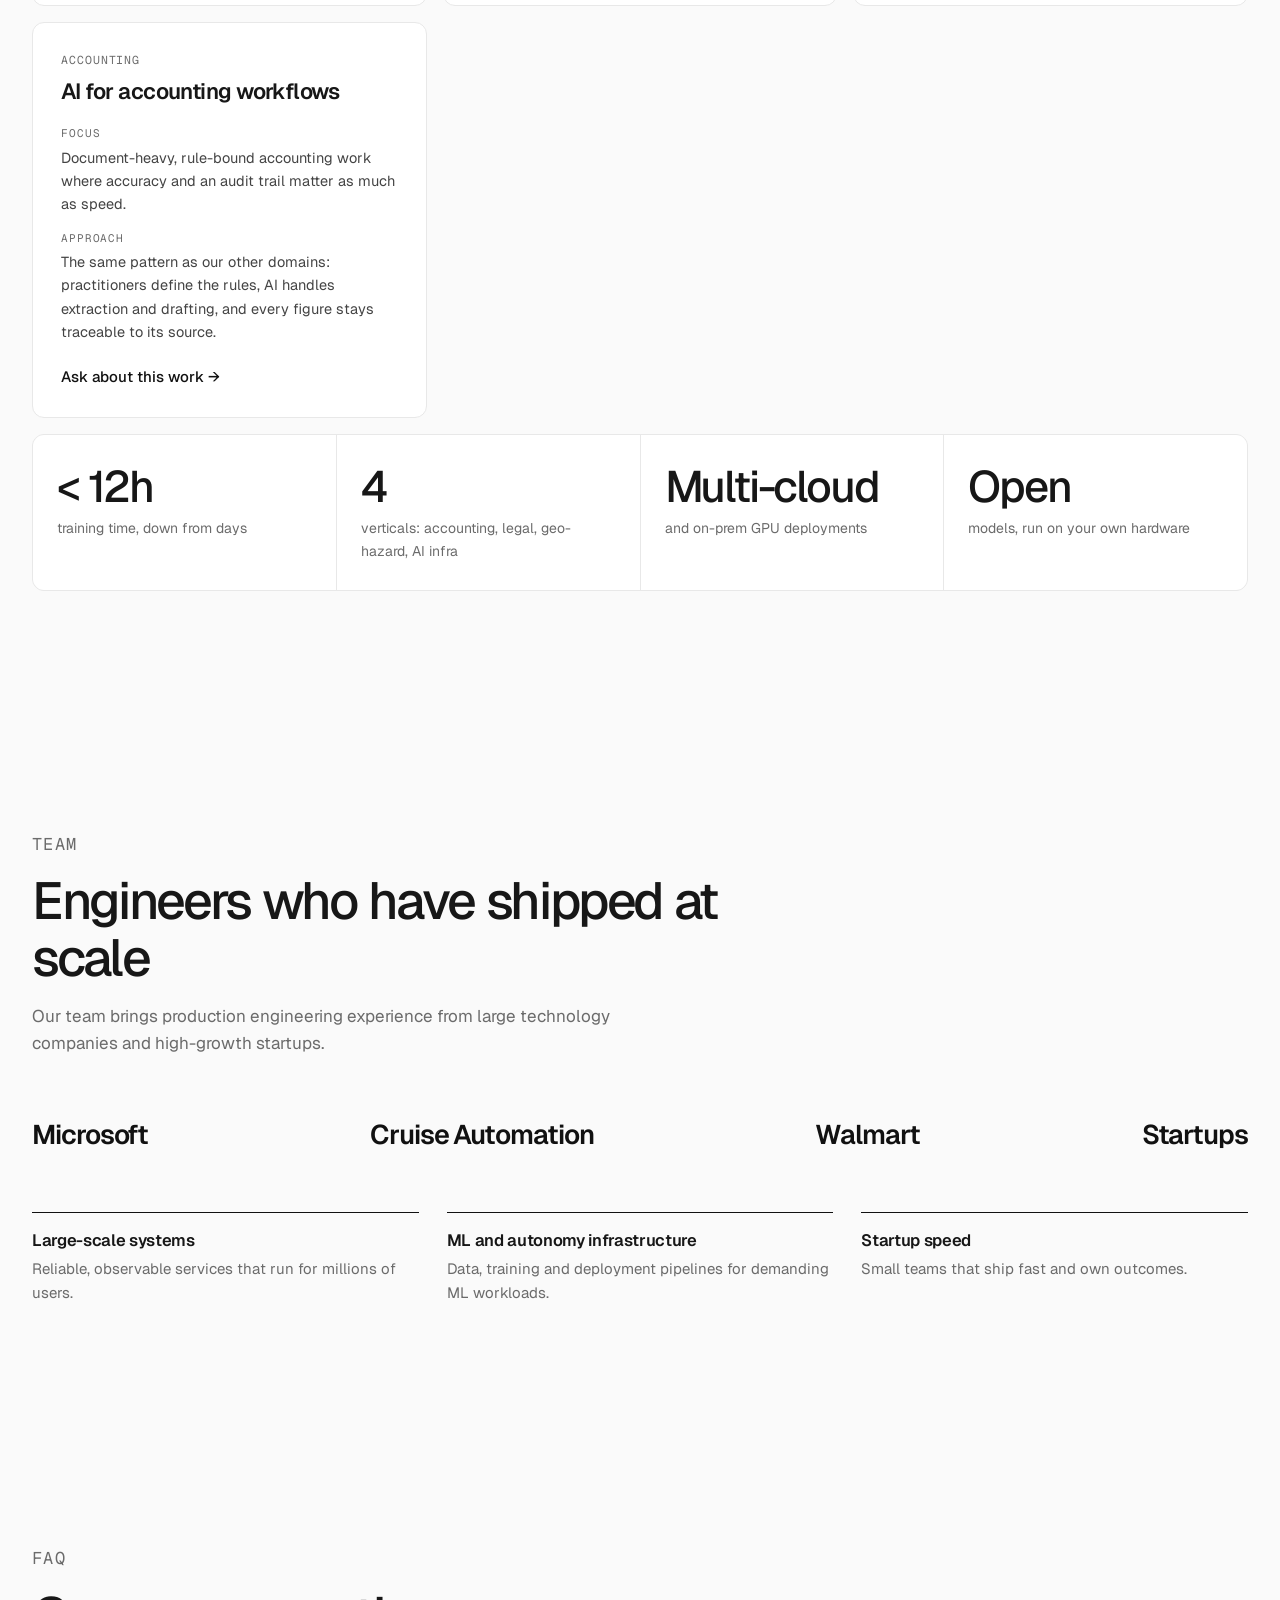
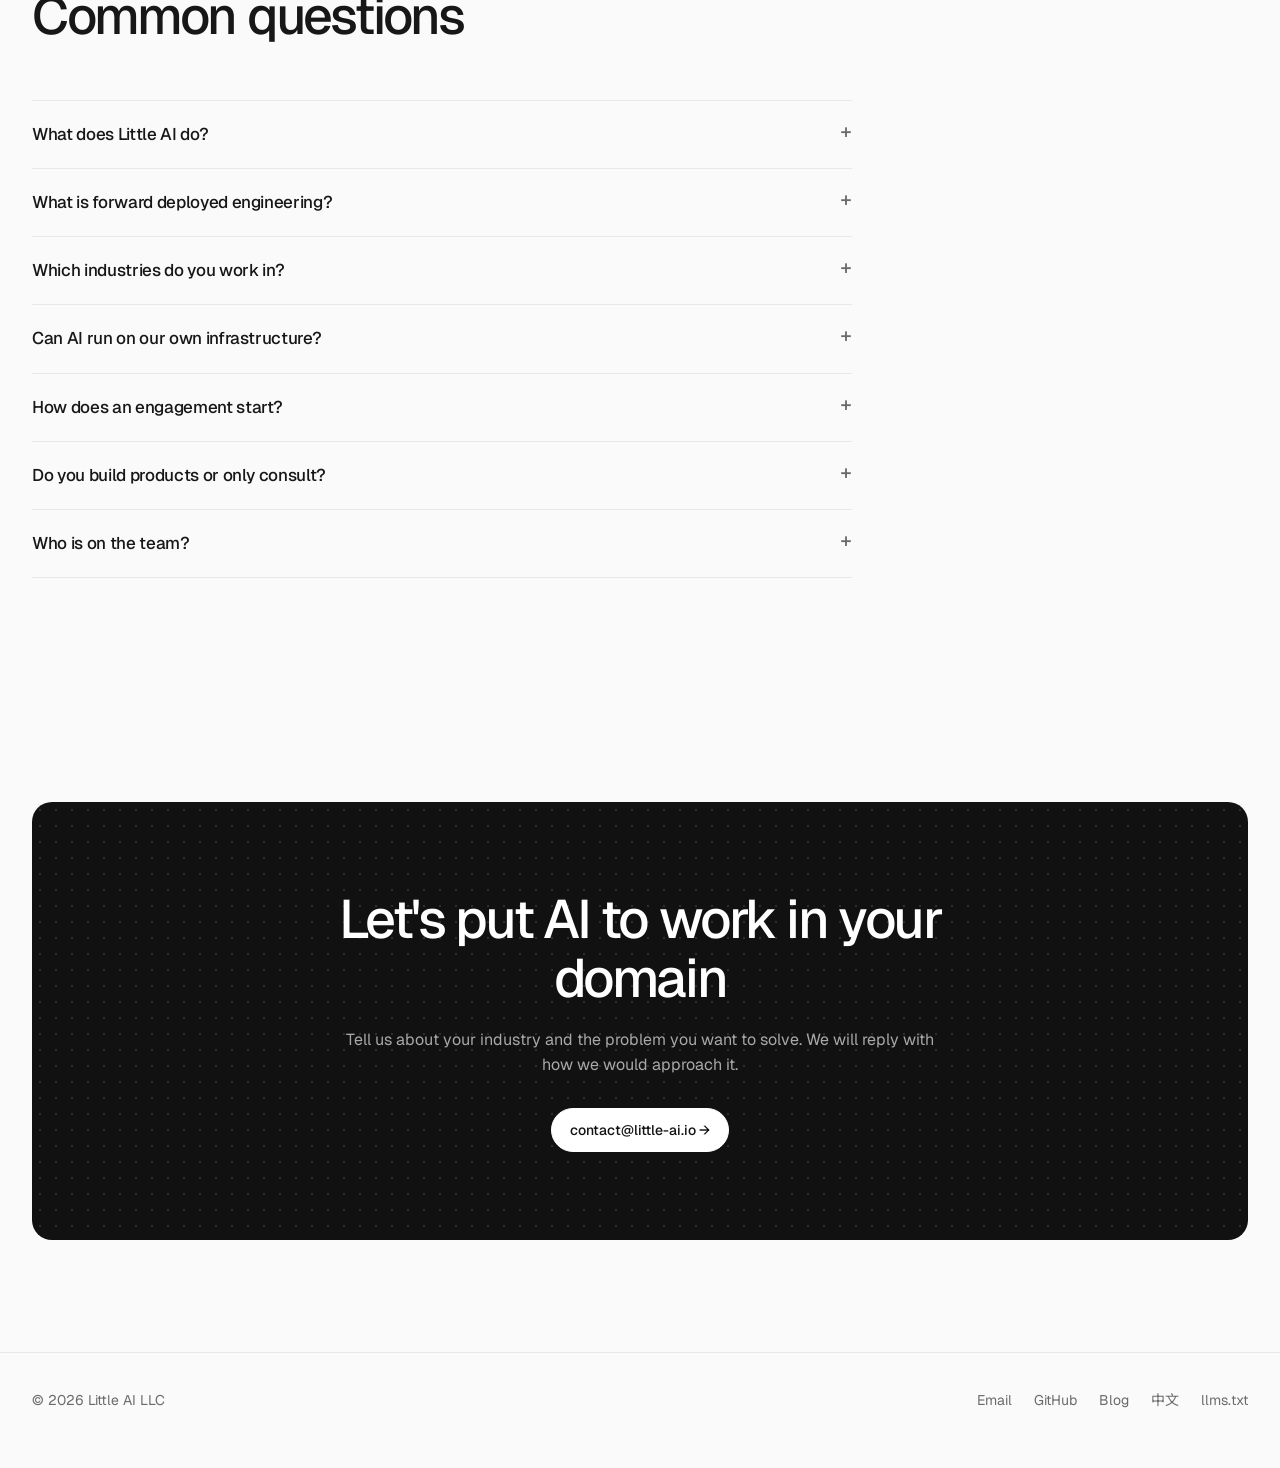
==== commit 950c9e7e: "Use apex domain little-ai.io as canonical; update URLs and README Co-Authored-By: Claude Sonnet 5.5 " ====
--- a/index.html
+++ b/index.html
@@ -5,18 +5,18 @@
 <meta name="viewport" content="width=device-width, initial-scale=1">
 <title>Little AI — Deep AI Integration for Vertical Industries</title>
 <meta name="description" content="Little AI co-builds production AI with enterprises and domain experts: consulting, system design, integration, forward deployed engineering and AI products.">
-<link rel="canonical" href="https://www.little-ai.io/">
-<link rel="alternate" hreflang="en" href="https://www.little-ai.io/">
-<link rel="alternate" hreflang="zh-CN" href="https://www.little-ai.io/zh/">
-<link rel="alternate" hreflang="x-default" href="https://www.little-ai.io/">
+<link rel="canonical" href="https://little-ai.io/">
+<link rel="alternate" hreflang="en" href="https://little-ai.io/">
+<link rel="alternate" hreflang="zh-CN" href="https://little-ai.io/zh/">
+<link rel="alternate" hreflang="x-default" href="https://little-ai.io/">
 <link rel="alternate" type="text/markdown" href="index.md">
 <meta name="theme-color" content="#fafafa">
 <meta property="og:type" content="website">
 <meta property="og:site_name" content="Little AI">
 <meta property="og:title" content="Little AI — Deep AI Integration for Vertical Industries">
 <meta property="og:description" content="We work alongside enterprises and domain experts to land AI in accounting, legal, geological hazard assessment and AI infrastructure.">
-<meta property="og:url" content="https://www.little-ai.io/">
-<meta property="og:image" content="https://www.little-ai.io/assets/og.png">
+<meta property="og:url" content="https://little-ai.io/">
+<meta property="og:image" content="https://little-ai.io/assets/og.png">
 <meta property="og:locale" content="en_US">
 <meta property="og:locale:alternate" content="zh_CN">
 <meta name="twitter:card" content="summary_large_image">
@@ -31,11 +31,11 @@
   "@graph": [
     {
       "@type": "ProfessionalService",
-      "@id": "https://www.little-ai.io/#org",
+      "@id": "https://little-ai.io/#org",
       "name": "Little AI",
       "legalName": "Little AI LLC",
-      "url": "https://www.little-ai.io/",
-      "logo": "https://www.little-ai.io/assets/logo.svg",
+      "url": "https://little-ai.io/",
+      "logo": "https://little-ai.io/assets/logo.svg",
       "email": "contact@little-ai.io",
       "description": "Little AI is an AI consultancy that works with enterprises and domain experts to integrate AI deeply into vertical industries. Services: consulting, system design, system integration, forward deployed engineering and AI products.",
       "sameAs": ["https://github.com/little-ai-io", "https://jilongliao.github.io/"],
@@ -55,20 +55,20 @@
     },
     {
       "@type": "WebSite",
-      "@id": "https://www.little-ai.io/#site",
-      "url": "https://www.little-ai.io/",
+      "@id": "https://little-ai.io/#site",
+      "url": "https://little-ai.io/",
       "name": "Little AI",
       "inLanguage": ["en", "zh-CN"],
-      "publisher": {"@id": "https://www.little-ai.io/#org"}
+      "publisher": {"@id": "https://little-ai.io/#org"}
     },
     {
       "@type": "WebPage",
-      "@id": "https://www.little-ai.io/#page",
-      "url": "https://www.little-ai.io/",
+      "@id": "https://little-ai.io/#page",
+      "url": "https://little-ai.io/",
       "name": "Little AI — Deep AI Integration for Vertical Industries",
       "inLanguage": "en",
-      "isPartOf": {"@id": "https://www.little-ai.io/#site"},
-      "about": {"@id": "https://www.little-ai.io/#org"}
+      "isPartOf": {"@id": "https://little-ai.io/#site"},
+      "about": {"@id": "https://little-ai.io/#org"}
     },
     {
       "@type": "FAQPage",
